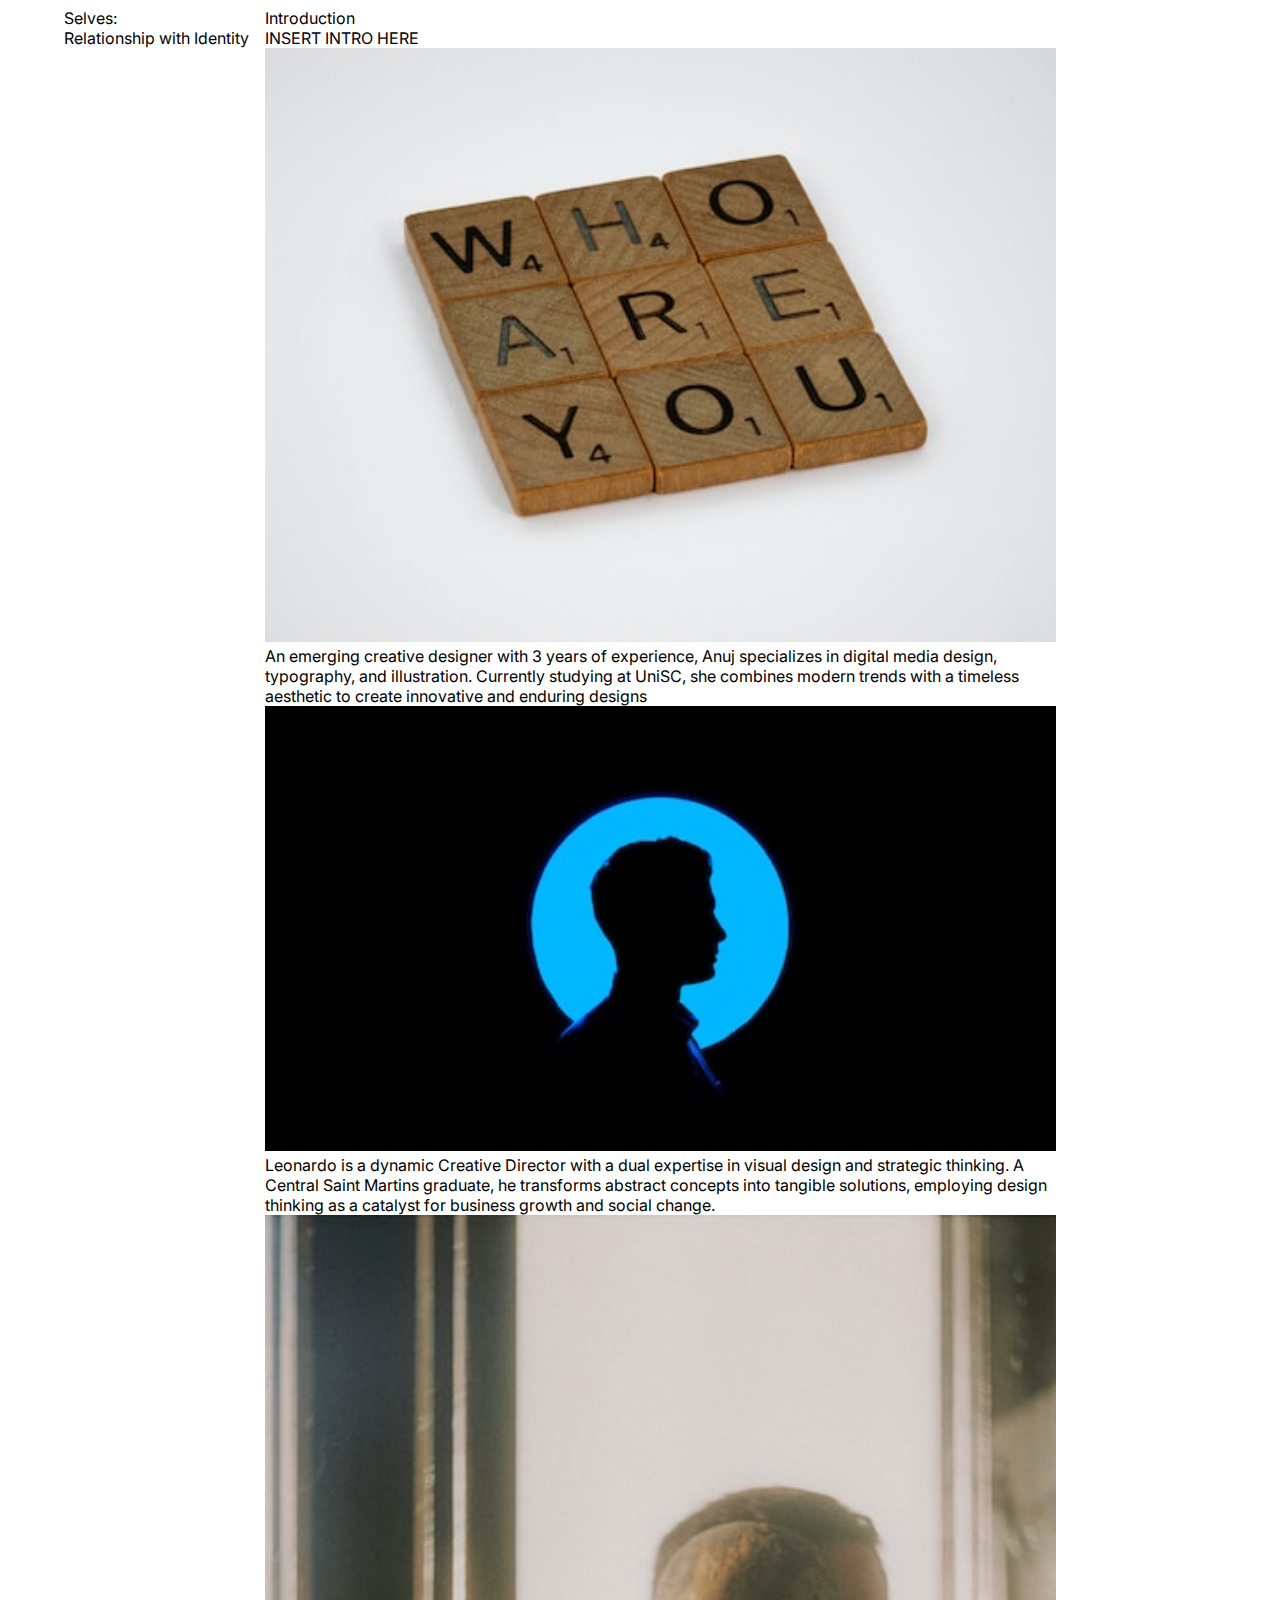
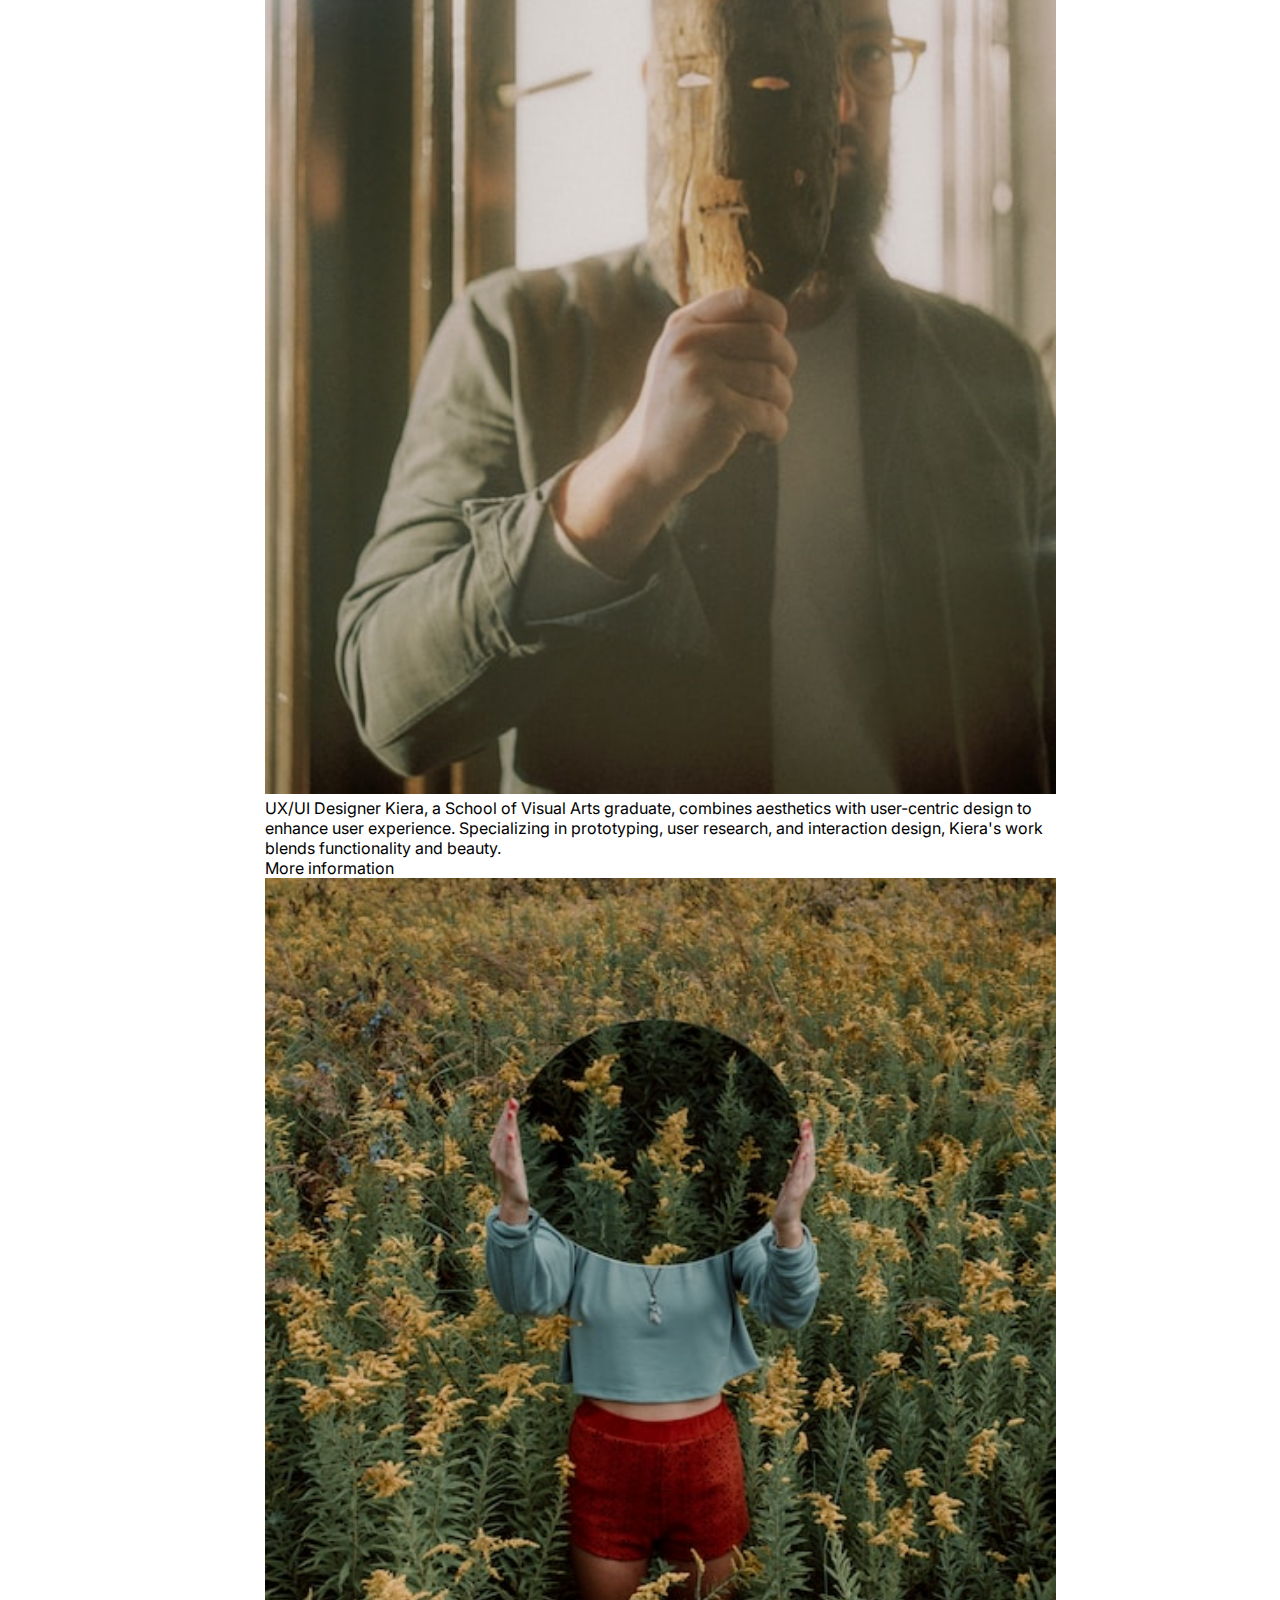
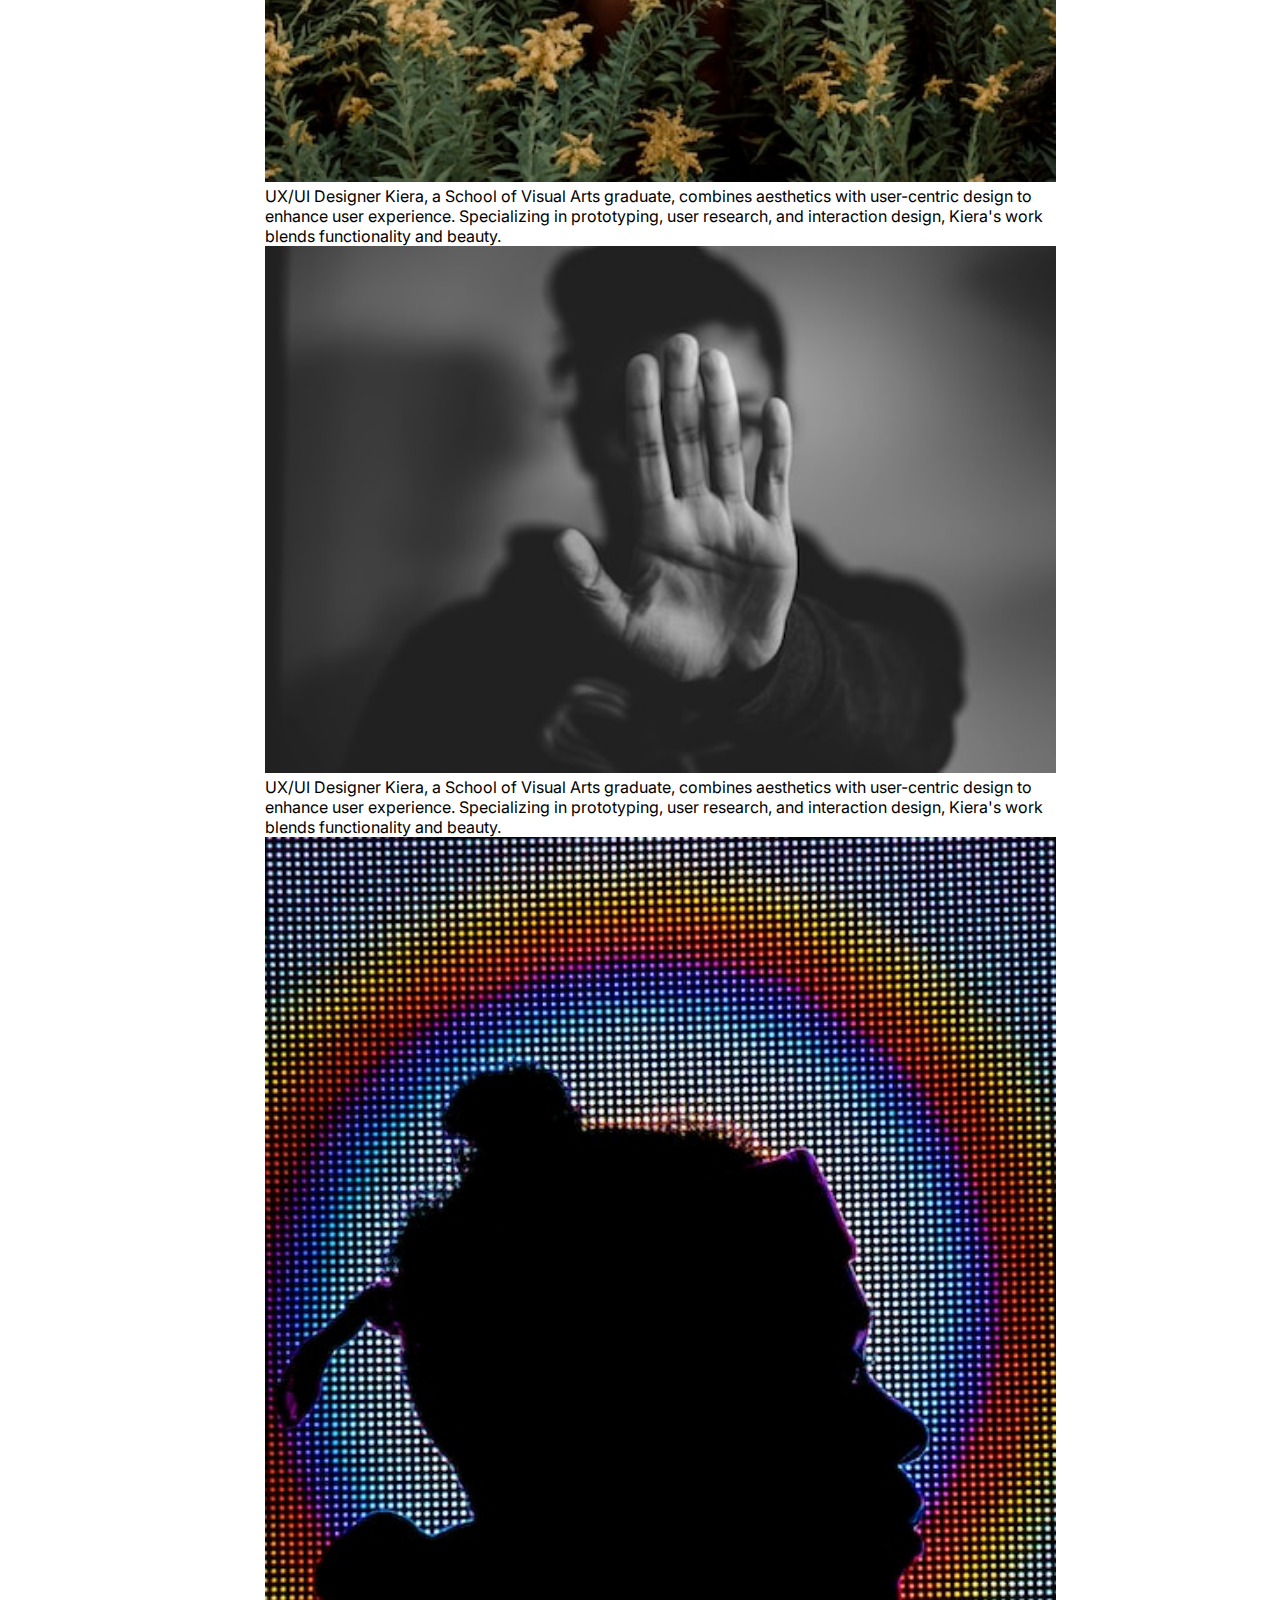
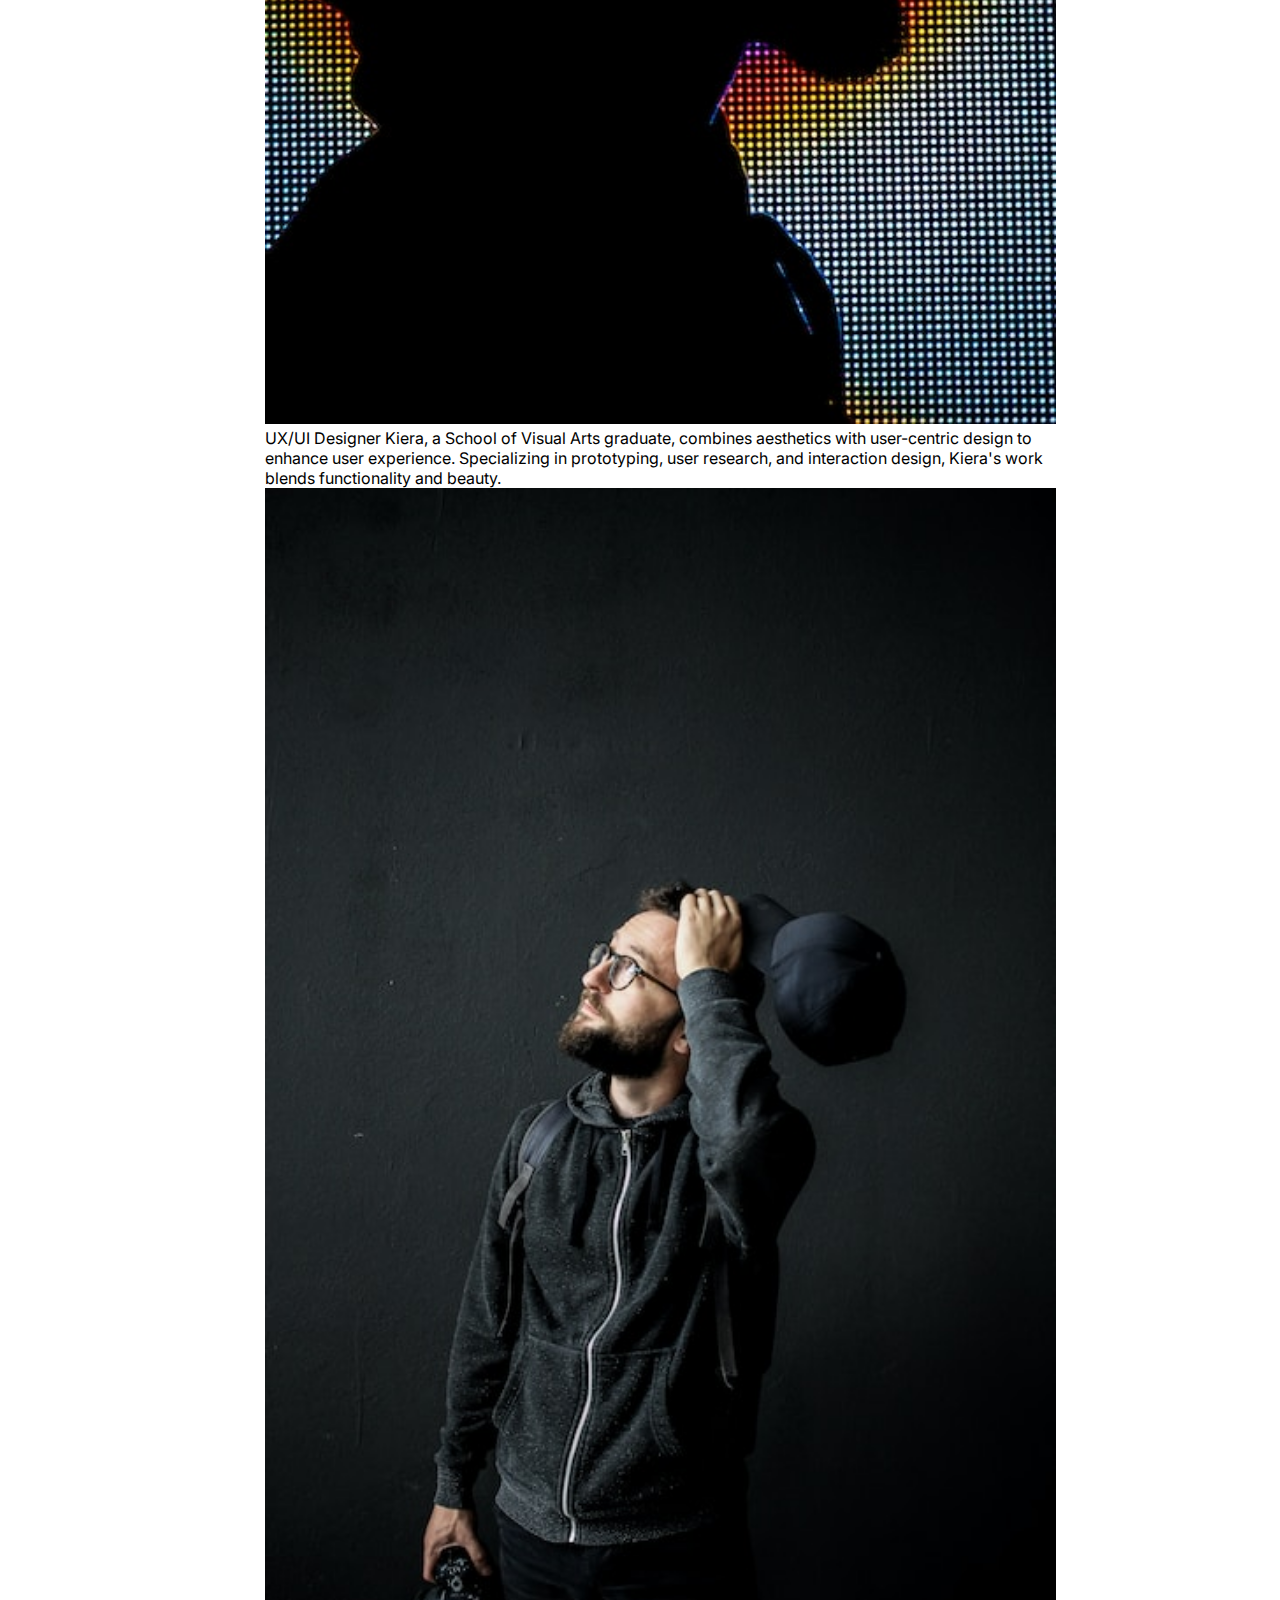
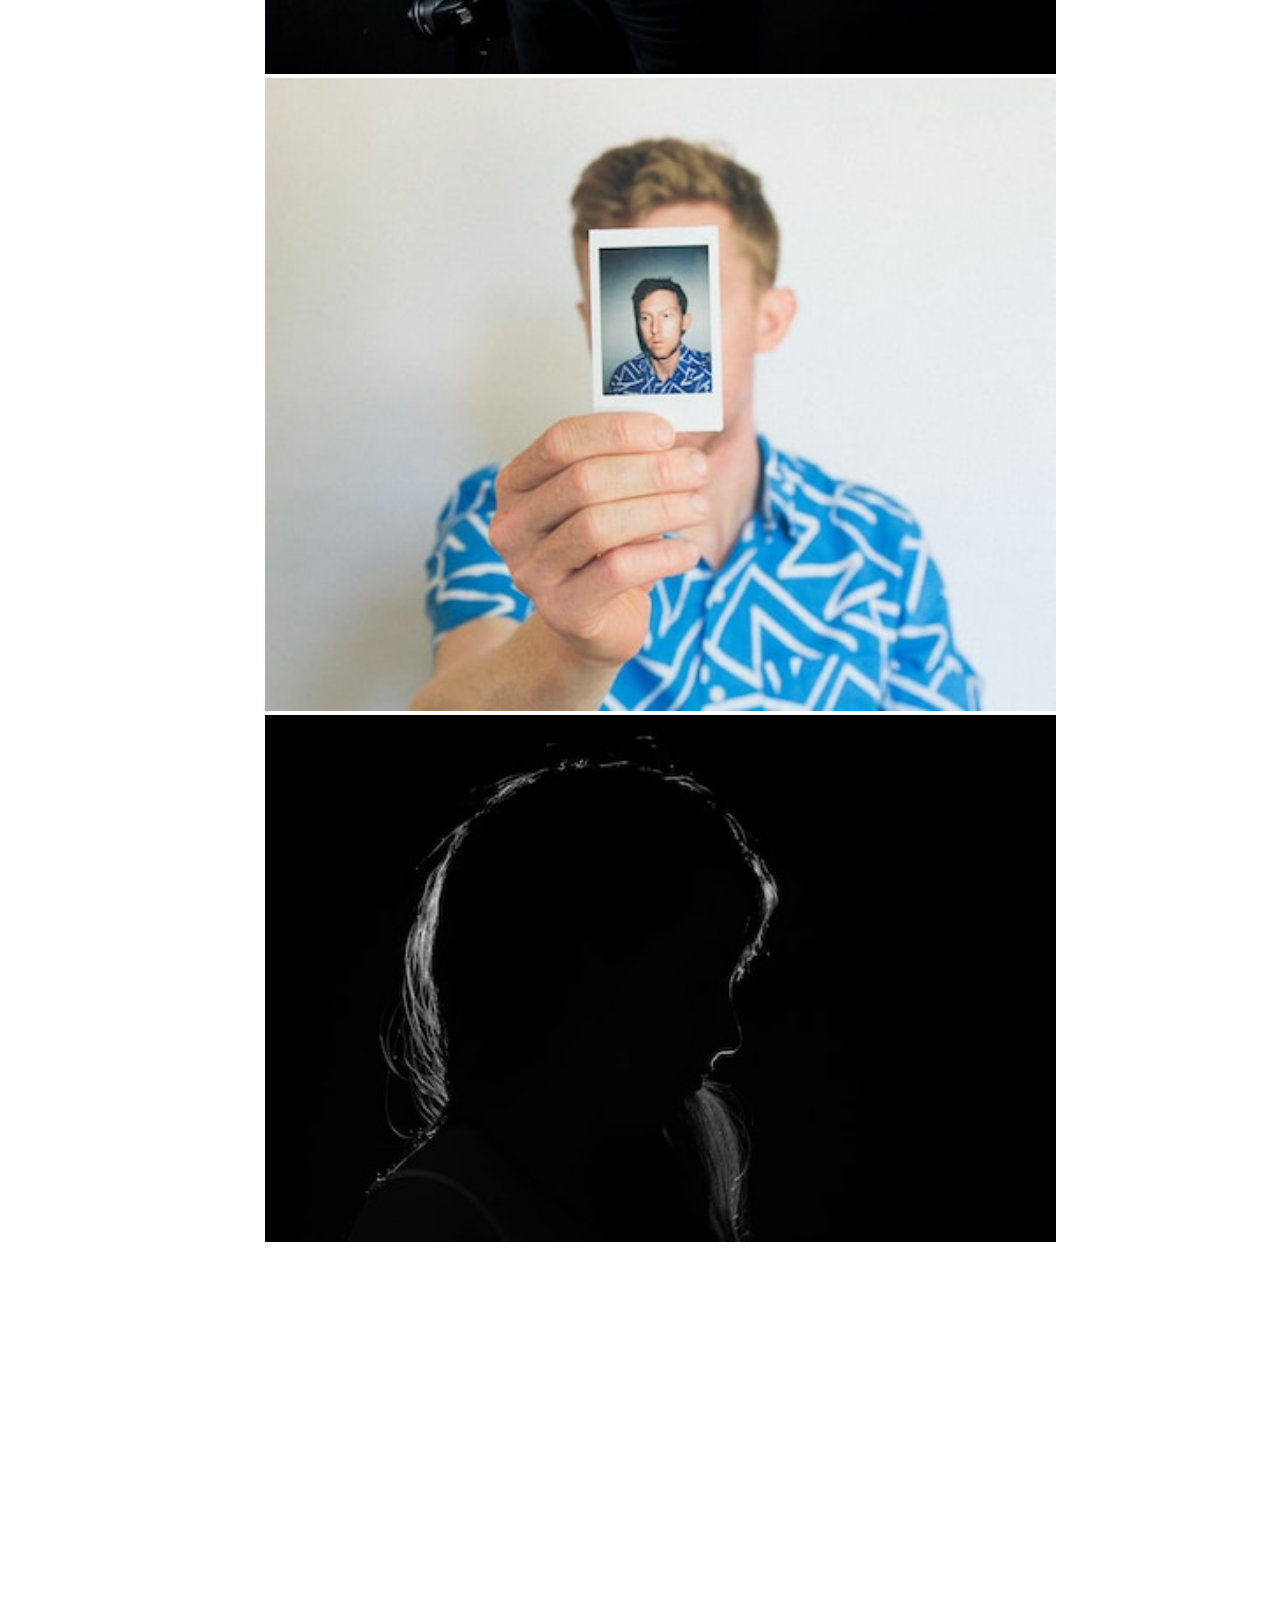
==== index.html @ 8eccdaec "Changes" ====
<!DOCTYPE html>
<html>
<head>
    <meta charset="UTF-8" />
    <meta name="viewport" content="width=device-width, initial-scale=1">
    <title>DES222</title>
    <link href='https://fonts.googleapis.com/css?family=Inter' rel='stylesheet'>
    <link rel="stylesheet" href="style.css">
</head>
<body>
    
  <div class="main-container">
    <div class="banner" id="banner">
      <div class="banner-title">Selves:</div>
      <div class="banner-subtitle">Relationship with Identity</div>
    </div>

  <div>
    <div class="Introduction" id="Introduction">
      <div class="Introduction-title">Introduction</div>
      <div class="banner-subtitle">INSERT INTRO HERE</div>
    </div>

    <div class="infocard" id="Infocard1">
      <img class="infocard-image" id="infoCardImage1" src="./images/Why self identity is important picture.jfif"></img>
      <div class="infocard-blurb" id="infoCardBlurb1">An emerging creative designer with 3 years of experience, Anuj specializes in digital media design, typography, and illustration. Currently studying at UniSC, she combines modern trends with a timeless aesthetic to create innovative and enduring designs</div>
    </div>
    <div class="infocard" id="Infocard2">
      <img class="infocard-image" id="infoCardImage2" src="./images/What is identity.jfif"></img>
      <div class="infocard-blurb" id="infoCardBlurb2">Leonardo is a dynamic Creative Director with a dual expertise in visual design and strategic thinking. A Central Saint Martins graduate, he transforms abstract concepts into tangible solutions, employing design thinking as a catalyst for business growth and social change.</div>
    </div>
    <div class="team-member-card" id="infocard3">
      <img class="infocard-image" id="infoCardImage3" src="./images/Whys is identity important (pic).jfif"></img>
      <div class="infocard-blurb" id="infoCardBlurb3">UX/UI Designer Kiera, a School of Visual Arts graduate, combines aesthetics with user-centric design to enhance user experience. Specializing in prototyping, user research, and interaction design, Kiera's work blends functionality and beauty.</div>
    </div>

    <div class="info-title" id="InfoTitle">More information</div>
    <div class="client-icon-container" id="More info1"><img class="client-icon" src="images/More info.jfif"></img></div>
    <div class="infocard-blurb" id="info1">UX/UI Designer Kiera, a School of Visual Arts graduate, combines aesthetics with user-centric design to enhance user experience. Specializing in prototyping, user research, and interaction design, Kiera's work blends functionality and beauty.</div>
    <div class="client-icon-container" id="More info2"><img class="client-icon" src="images/More info 2.jfif"></img></div>
    <div class="infocard-blurb" id="info2">UX/UI Designer Kiera, a School of Visual Arts graduate, combines aesthetics with user-centric design to enhance user experience. Specializing in prototyping, user research, and interaction design, Kiera's work blends functionality and beauty.</div>
    <div class="client-icon-container" id="info3"><img class="client-icon" src="images/More info 3.jfif"></img></div>
    <div class="infocard-blurb" id="info3">UX/UI Designer Kiera, a School of Visual Arts graduate, combines aesthetics with user-centric design to enhance user experience. Specializing in prototyping, user research, and interaction design, Kiera's work blends functionality and beauty.</div>
    <div class="client-icon-container" id="extra1"><img class="client-icon" src="images/Extra.jfif"></img></div>
    <div class="client-icon-container" id="extra2"><img class="client-icon" src="images/Extra 2.jfif"></img></div>
    <div class="client-icon-container" id="extra3"><img class="client-icon" src="images/Extra 3.jfif"></img></div>   
  </div>
    
</body>
</html>
---- style.css ----
/* 
Color pallete. This section defines variables for the color pallete,
so that we can refer to particular colors by name instead of hexadecimal values.
This is applied to the 'root' psuedo-element, which just means that these color
variables are available to be used anywhere in our html document
*/
:root {
    --white-font: #FFFFFF;
    --black-font: #000000;
    /* add in other color variables for color pallete */
}

/* Defines the main container size, we are limiting to 72em max and centring in the viewport */
.main-container {
    max-width: 72em;
    margin: 0 auto;
    font-family: Inter;
    /* TODO: set the main font color */
}

/* Here we define the aspects of style of our elements other than their grid layout */
.banner {
    /* TODO: banner styling */
}

.introduction {
    /* TODO Style?
}

.banner-title {
    /* TODO: banner main title font styling */
}

.banner-subtitle {
    /* TODO: banner subtitle font styling */
}

.info-card {
    /* TODO: style the card as a column based flexbox with rounded corners */
}

/* this is the equivalent of setting the image rectangle to "Fill Container" in Figma */ 
.infocard-image {
    width: 100%;
}

.infocard-blurb {
    /* TODO: style the blurb with padding */
}

.info-title {
    /* TODO: style the 'Our Clients' text font */
}

/* this is the equivalent of setting the image rectangle to "Fill Container" in Figma */ 
.client-icon {
    width: 100%;
}

/* now we create names for the grid areas for specific elements */
#banner {
    /* TODO: give the grid-area a name */
}

#teamMemberCard1 {
    /* TODO: give the grid-area a name */
}

#teamMemberCard2 {
    /* TODO: give the grid-area a name */
}

#teamMemberCard3 {
    /* TODO: give the grid-area a name */
}

#ourClientsTitle {
    /* TODO: give the grid-area a name */
}

#clientIcon1 {
    /* TODO: give the grid-area a name */
}

#clientIcon2 {
    /* TODO: give the grid-area a name */
}

#clientIcon3 {
    /* TODO: give the grid-area a name */
}

#clientIcon4 {
    /* TODO: give the grid-area a name */
}

#clientIcon5 {
    /* TODO: give the grid-area a name */
}

#clientIcon6 {
    /* TODO: give the grid-area a name */
}

#clientIcon7 {
    /* TODO: give the grid-area a name */
}

#clientIcon8 {
    /* TODO: give the grid-area a name */
}

/* Use a flexible layout grid */
.main-container {
    display: grid;
    column-gap: 1em;
}
  
.main-container {
    grid-template:
      "ban ban ban ban ban ban ban ban ban ban ban ban" minmax(8em, auto)
      " .   .   .   .   .   .   .   .   .   .   .   . " minmax(2em, auto)
      "tm1 tm1 tm1 tm1 tm2 tm2 tm2 tm2 tm3 tm3 tm3 tm3" minmax(32em, auto)
      " .   .   .   .   .   .   .   .   .   .   .   . " minmax(4em, auto)
      "oct oct oct oct oct oct oct oct oct oct oct oct" minmax(2em, auto)
      " .   .   .   .   .   .   .   .   .   .   .   . " minmax(2em, auto)
      "ci1 ci1 ci1 ci2 ci2 ci2 ci3 ci3 ci3 ci4 ci4 ci4" minmax(8em, auto)
      " .   .   .   .   .   .   .   .   .   .   .   . " minmax(1em, auto)
      "ci5 ci5 ci5 ci6 ci6 ci6 ci7 ci7 ci7 ci8 ci8 ci8" minmax(8em, auto)
 }

.main-container {
    /* TODO: setup the grid-template for mobile phone layout */
}

@media (min-width: 50em) {
    .main-container {
            /* TODO: setup the grid-template for tablet layout */
    }
}

@media (min-width: 75em) {
    .main-container {
        /* TODO: setup the grid-template for desktop layout */
    }
}
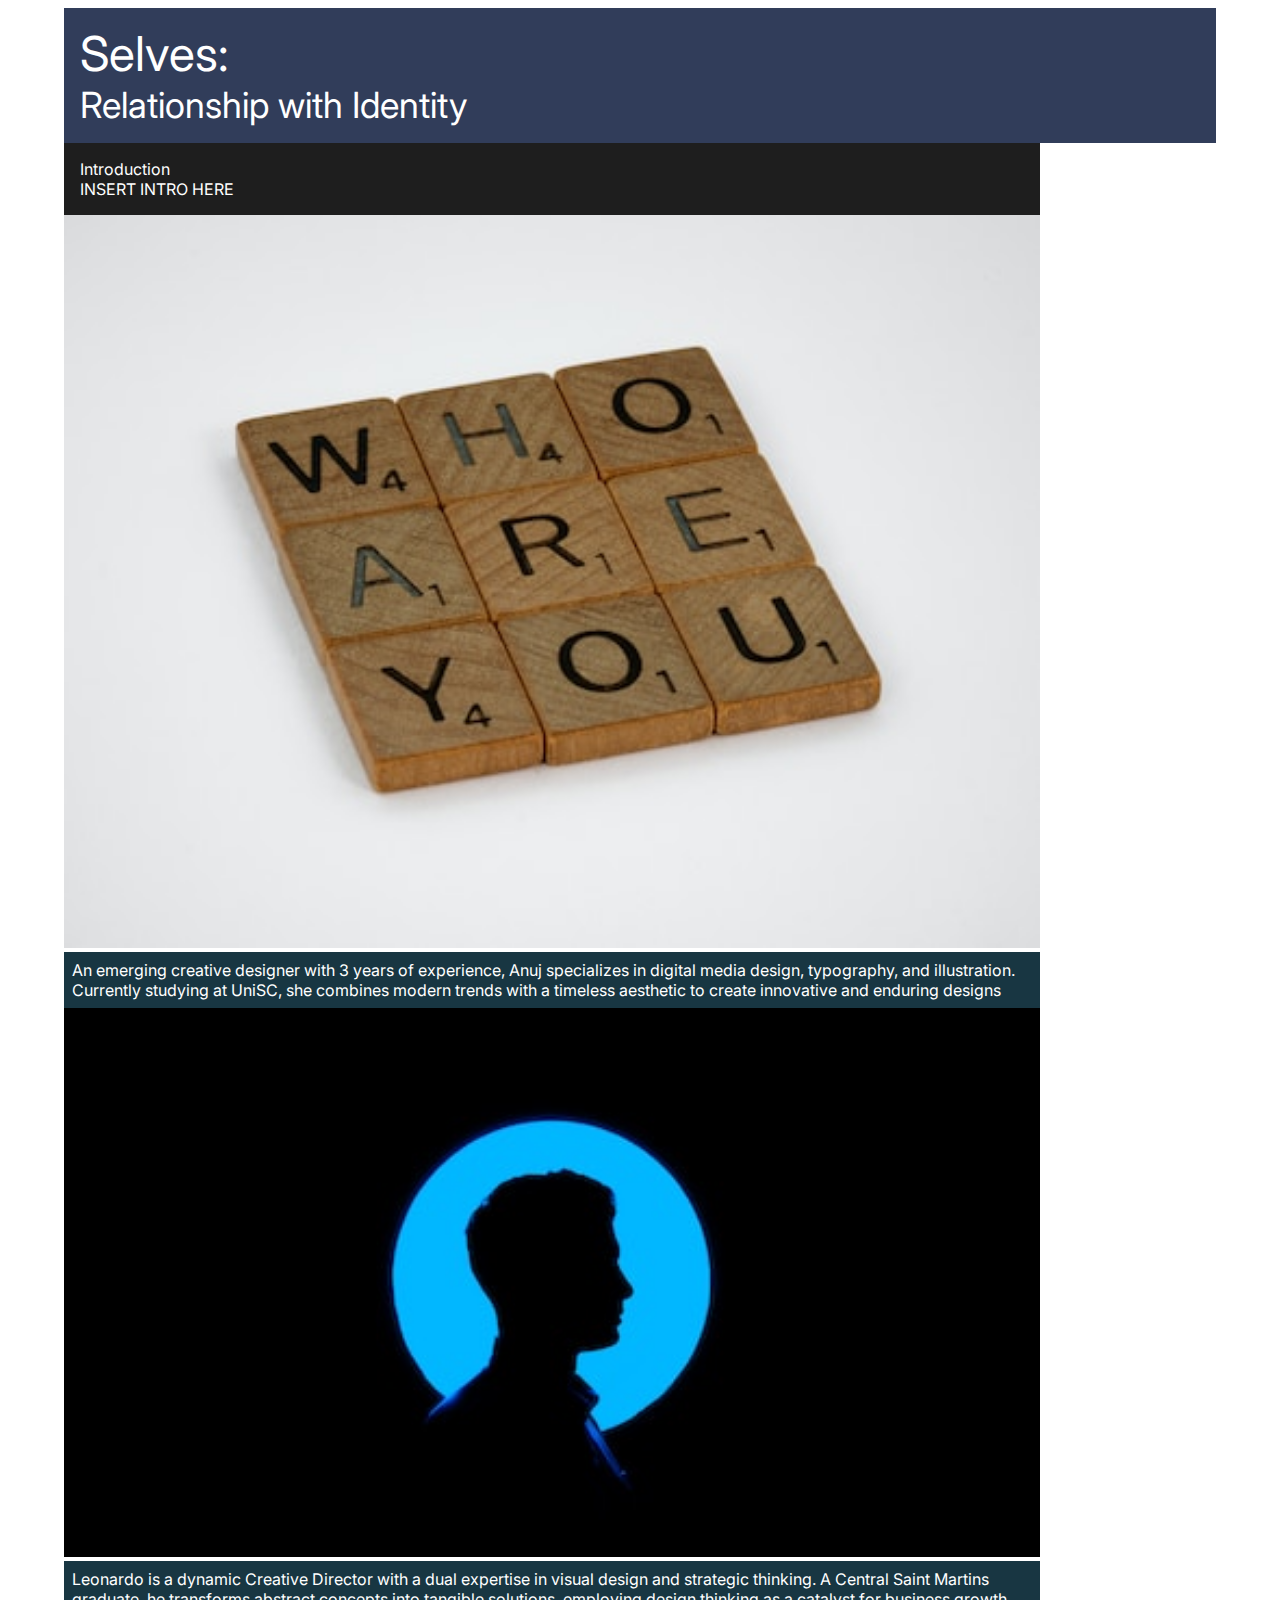
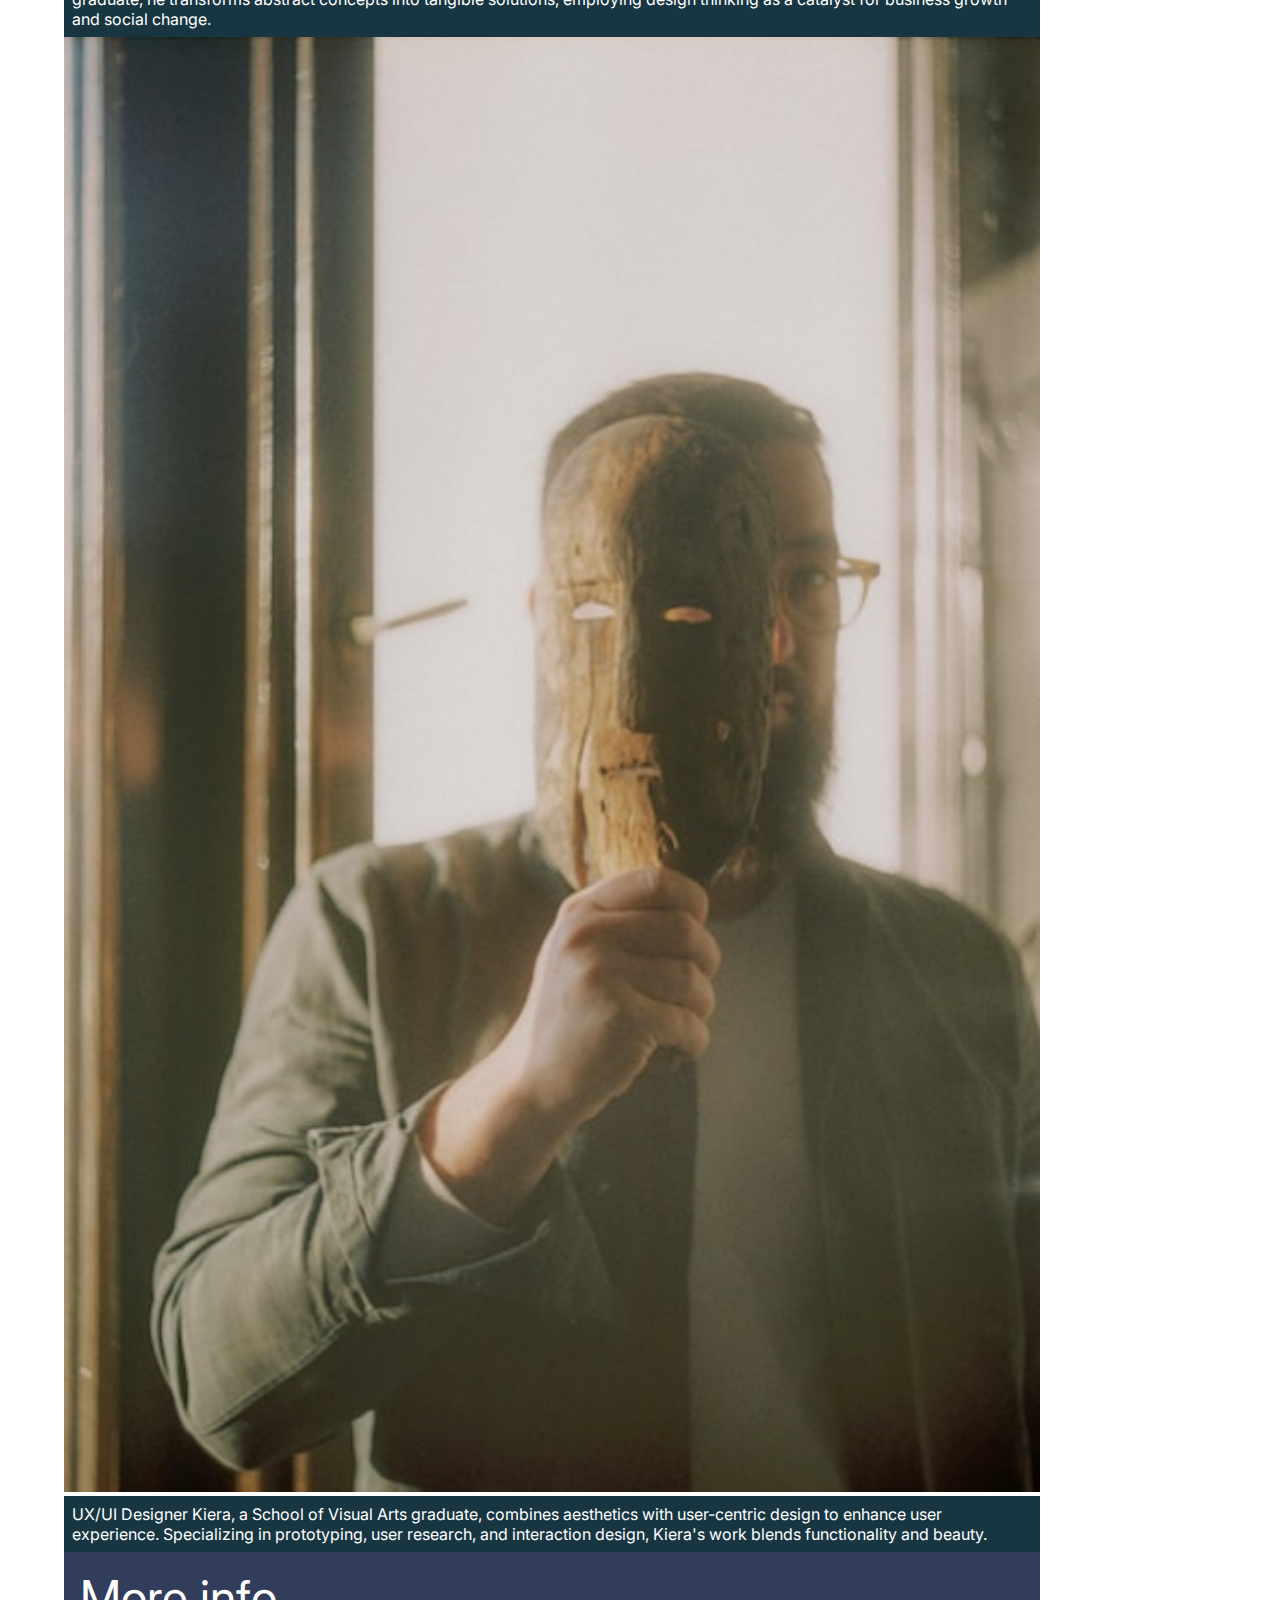
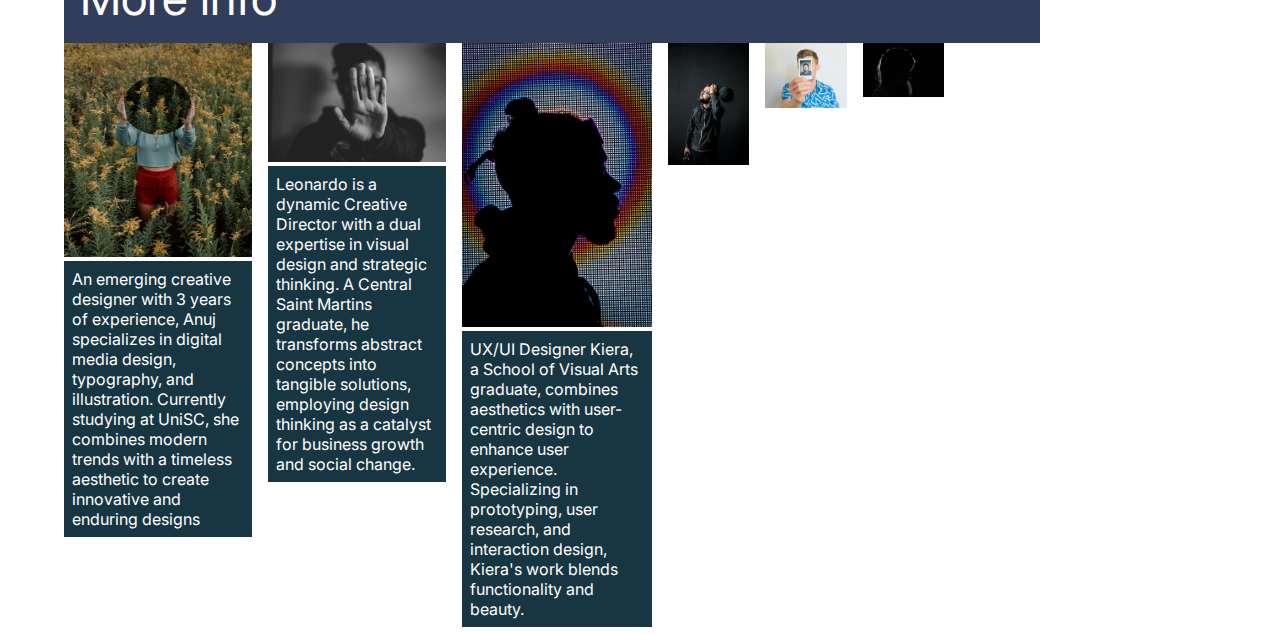
==== commit 1d028510: "AHHHHHH IT NO WORK" ====
--- a/index.html
+++ b/index.html
@@ -15,11 +15,11 @@
       <div class="banner-subtitle">Relationship with Identity</div>
     </div>
 
-  <div>
-    <div class="Introduction" id="Introduction">
-      <div class="Introduction-title">Introduction</div>
-      <div class="banner-subtitle">INSERT INTRO HERE</div>
-    </div>
+    <div>
+      <div class="introduction" id="introduction">
+        <div class="Introduction-title">Introduction</div>
+        <div class="Introduction-subtitle">INSERT INTRO HERE</div>
+      </div>
 
     <div class="infocard" id="Infocard1">
       <img class="infocard-image" id="infoCardImage1" src="./images/Why self identity is important picture.jfif"></img>
@@ -29,21 +29,33 @@
       <img class="infocard-image" id="infoCardImage2" src="./images/What is identity.jfif"></img>
       <div class="infocard-blurb" id="infoCardBlurb2">Leonardo is a dynamic Creative Director with a dual expertise in visual design and strategic thinking. A Central Saint Martins graduate, he transforms abstract concepts into tangible solutions, employing design thinking as a catalyst for business growth and social change.</div>
     </div>
-    <div class="team-member-card" id="infocard3">
+    <div class="infocard" id="infocard3">
       <img class="infocard-image" id="infoCardImage3" src="./images/Whys is identity important (pic).jfif"></img>
       <div class="infocard-blurb" id="infoCardBlurb3">UX/UI Designer Kiera, a School of Visual Arts graduate, combines aesthetics with user-centric design to enhance user experience. Specializing in prototyping, user research, and interaction design, Kiera's work blends functionality and beauty.</div>
     </div>
 
-    <div class="info-title" id="InfoTitle">More information</div>
-    <div class="client-icon-container" id="More info1"><img class="client-icon" src="images/More info.jfif"></img></div>
-    <div class="infocard-blurb" id="info1">UX/UI Designer Kiera, a School of Visual Arts graduate, combines aesthetics with user-centric design to enhance user experience. Specializing in prototyping, user research, and interaction design, Kiera's work blends functionality and beauty.</div>
-    <div class="client-icon-container" id="More info2"><img class="client-icon" src="images/More info 2.jfif"></img></div>
-    <div class="infocard-blurb" id="info2">UX/UI Designer Kiera, a School of Visual Arts graduate, combines aesthetics with user-centric design to enhance user experience. Specializing in prototyping, user research, and interaction design, Kiera's work blends functionality and beauty.</div>
-    <div class="client-icon-container" id="info3"><img class="client-icon" src="images/More info 3.jfif"></img></div>
-    <div class="infocard-blurb" id="info3">UX/UI Designer Kiera, a School of Visual Arts graduate, combines aesthetics with user-centric design to enhance user experience. Specializing in prototyping, user research, and interaction design, Kiera's work blends functionality and beauty.</div>
-    <div class="client-icon-container" id="extra1"><img class="client-icon" src="images/Extra.jfif"></img></div>
-    <div class="client-icon-container" id="extra2"><img class="client-icon" src="images/Extra 2.jfif"></img></div>
-    <div class="client-icon-container" id="extra3"><img class="client-icon" src="images/Extra 3.jfif"></img></div>   
+    <div class="main-container">
+      <div class="banner" id="banner">
+        <div class="banner-title">More info</div>
+      </div>
+  
+      <div class="infocard" id="Infocard4">
+        <img class="infocard-image" id="infoCardImage4" src="./images/More info.jfif"></img>
+        <div class="infocard-blurb" id="infoCardBlurb4">An emerging creative designer with 3 years of experience, Anuj specializes in digital media design, typography, and illustration. Currently studying at UniSC, she combines modern trends with a timeless aesthetic to create innovative and enduring designs</div>
+      </div>
+      <div class="infocard" id="Infocard5">
+        <img class="infocard-image" id="infoCardImage5" src="./images/More info 2.jfif"></img>
+        <div class="infocard-blurb" id="infoCardBlurb5">Leonardo is a dynamic Creative Director with a dual expertise in visual design and strategic thinking. A Central Saint Martins graduate, he transforms abstract concepts into tangible solutions, employing design thinking as a catalyst for business growth and social change.</div>
+      </div>
+      <div class="infocard" id="infocard6">
+        <img class="infocard-image" id="infoCardImage6" src="./images/More info 3.jfif"></img>
+        <div class="infocard-blurb" id="infoCardBlurb6">UX/UI Designer Kiera, a School of Visual Arts graduate, combines aesthetics with user-centric design to enhance user experience. Specializing in prototyping, user research, and interaction design, Kiera's work blends functionality and beauty.</div>
+      </div>
+
+      
+    <div class="client-icon-container" id="client-icon"><img class="client-icon" src="images/Extra.jfif"></img></div>
+    <div class="client-icon-container" id="client-icon"><img class="client-icon" src="images/Extra 2.jfif"></img></div>
+    <div class="client-icon-container" id="client-icon"><img class="client-icon" src="images/Extra 3.jfif"></img></div>   
   </div>
     
 </body>
--- a/style.css
+++ b/style.css
@@ -7,6 +7,12 @@
 :root {
     --white-font: #FFFFFF;
     --black-font: #000000;
+    --color5: #183642;
+    --color4: #313D5A;
+    --color3: #525072;
+    --color2: #1E1E1E;
+    --colour1: #73628A;
+    --color1: #CBC5EA;
     /* add in other color variables for color pallete */
 }
 
@@ -15,28 +21,46 @@
     max-width: 72em;
     margin: 0 auto;
     font-family: Inter;
+    color: var(--white-font);
     /* TODO: set the main font color */
 }
 
 /* Here we define the aspects of style of our elements other than their grid layout */
 .banner {
     /* TODO: banner styling */
-}
-
-.introduction {
-    /* TODO Style?
+    background-color: var(--color4);
+    padding: 1em;
 }
 
 .banner-title {
     /* TODO: banner main title font styling */
+    font-size: 3em;
 }
 
 .banner-subtitle {
     /* TODO: banner subtitle font styling */
+    font-size: 2.25em;
+}
+
+.introduction {
+    /* TODO Style?*/
+    background-color: var(--color2);
+    padding: 1em;
+}
+
+.introduction-title {
+    font-size: 3em;
+}
+
+.introduction-subtitle {
+    /* TODO: introduction subtitle font styling */
+    font-size: 2.25em;;
 }
 
 .info-card {
     /* TODO: style the card as a column based flexbox with rounded corners */
+    display: flex;
+    flex-direction: column;
 }
 
 /* this is the equivalent of setting the image rectangle to "Fill Container" in Figma */ 
@@ -46,10 +70,14 @@
 
 .infocard-blurb {
     /* TODO: style the blurb with padding */
-}
-
-.info-title {
+    background-color: var(--color5);
+    padding: 0.5em;
+}
+
+.moreinfo {
     /* TODO: style the 'Our Clients' text font */
+    background-color: var(--color4);
+    padding: 1em;
 }
 
 /* this is the equivalent of setting the image rectangle to "Fill Container" in Figma */ 
@@ -60,54 +88,63 @@
 /* now we create names for the grid areas for specific elements */
 #banner {
     /* TODO: give the grid-area a name */
+    grid-area: ban;
+}
+
+#introduction {
+    /* Styling TODO */
+    grid-area: ban;
 }
 
 #teamMemberCard1 {
     /* TODO: give the grid-area a name */
+    grid-area: tm1;
 }
 
 #teamMemberCard2 {
     /* TODO: give the grid-area a name */
+    grid-area: tm2;
 }
 
 #teamMemberCard3 {
     /* TODO: give the grid-area a name */
-}
-
-#ourClientsTitle {
-    /* TODO: give the grid-area a name */
+    grid-area: tm3;
+}
+
+#moreinfo {
+    /* TODO: give the grid-area a name */
+    grid-area: oct;
+}
+
+#teamMemberCard4 {
+    /* TODO: give the grid-area a name */
+    grid-area: tm4;
+}
+
+#teamMemberCard5 {
+    /* TODO: give the grid-area a name */
+    grid-area: tm5;
+}
+
+#teamMemberCard6 {
+    /* TODO: give the grid-area a name */
+    grid-area: tm6;
+
 }
 
 #clientIcon1 {
     /* TODO: give the grid-area a name */
+    grid-area: ci1;
 }
 
 #clientIcon2 {
     /* TODO: give the grid-area a name */
+    grid-area: ci2;
 }
 
 #clientIcon3 {
     /* TODO: give the grid-area a name */
-}
-
-#clientIcon4 {
-    /* TODO: give the grid-area a name */
-}
-
-#clientIcon5 {
-    /* TODO: give the grid-area a name */
-}
-
-#clientIcon6 {
-    /* TODO: give the grid-area a name */
-}
-
-#clientIcon7 {
-    /* TODO: give the grid-area a name */
-}
-
-#clientIcon8 {
-    /* TODO: give the grid-area a name */
+    grid-area: ci3;
 }
 
 /* Use a flexible layout grid */
@@ -118,29 +155,57 @@
   
 .main-container {
     grid-template:
-      "ban ban ban ban ban ban ban ban ban ban ban ban" minmax(8em, auto)
-      " .   .   .   .   .   .   .   .   .   .   .   . " minmax(2em, auto)
-      "tm1 tm1 tm1 tm1 tm2 tm2 tm2 tm2 tm3 tm3 tm3 tm3" minmax(32em, auto)
-      " .   .   .   .   .   .   .   .   .   .   .   . " minmax(4em, auto)
-      "oct oct oct oct oct oct oct oct oct oct oct oct" minmax(2em, auto)
-      " .   .   .   .   .   .   .   .   .   .   .   . " minmax(2em, auto)
-      "ci1 ci1 ci1 ci2 ci2 ci2 ci3 ci3 ci3 ci4 ci4 ci4" minmax(8em, auto)
-      " .   .   .   .   .   .   .   .   .   .   .   . " minmax(1em, auto)
-      "ci5 ci5 ci5 ci6 ci6 ci6 ci7 ci7 ci7 ci8 ci8 ci8" minmax(8em, auto)
+      "ban ban ban ban ban ban ban ban ban ban ban ban"
+      "tm1 tm1 tm1 tm1 tm2 tm2 tm2 tm2 tm3 tm3 tm3 tm3"
+      "oct oct oct oct oct oct oct oct oct oct oct oct"
+      "tm4 tm4 tm4 tm4 tm5 tm5 tm5 tm5 tm6 tm6 tm6 tm6"
+      "ci1 ci1 ci1 ci1 ci2 ci2 ci2 ci2 ci3 ci3 ci3 ci3"
  }
 
 .main-container {
     /* TODO: setup the grid-template for mobile phone layout */
-}
+    grid-template:
+    "ban ban ban ban" minmax(6em, auto)
+    " .   .   .   . " minmax(2em, auto)
+    "tm1 tm1 tm1 tm1" minmax(30em, auto)
+    " .   .   .   . " minmax(2em, auto)
+    "tm2 tm2 tm2 tm2" minmax(30em, auto)
+    " .   .   .   . " minmax(2em, auto)
+    "tm3 tm3 tm3 tm3" minmax(30em, auto)
+    " .   .   .   . " minmax(2em, auto)
+    "oct oct oct oct" minmax(6em, auto)
+    " .   .   .   . " minmax(2em, auto)
+    "tm4 tm4 tm4 tm4" minmax(30em, auto)
+    " .   .   .   . " minmax(2em, auto)
+    "tm5 tm5 tm5 tm5" minmax(30em, auto)
+    " .   .   .   . " minmax(2em, auto)
+    "tm6 tm6 tm6 tm6" minmax(30em, auto)
+    " .   .   .   . " minmax(2em, auto)
+    "ci1 ci1 ci1 ci3" minmax(8em, auto)
+    "ci2 ci2 ci2 ci3" minmax(8em, auto)
+    "ci3 ci3 ci3 ci3" minmax(8em, auto)
+}
+
+    
 
 @media (min-width: 50em) {
     .main-container {
             /* TODO: setup the grid-template for tablet layout */
+       }
     }
-}
 
 @media (min-width: 75em) {
     .main-container {
         /* TODO: setup the grid-template for desktop layout */
+        grid-template:
+        "ban ban ban ban ban ban ban ban ban ban ban ban" minmax(8em, auto)
+        " .   .   .   .   .   .   .   .   .   .   .   . " minmax(2em, auto)
+        "tm1 tm1 tm1 tm1 tm2 tm2 tm2 tm2 tm3 tm3 tm3 tm3" minmax(32em, auto)
+        " .   .   .   .   .   .   .   .   .   .   .   . " minmax(4em, auto)
+        "oct oct oct oct oct oct oct oct oct oct oct oct" minmax(2em, auto)
+        " .   .   .   .   .   .   .   .   .   .   .   . " minmax(2em, auto)
+        "tm3 tm3 tm3 tm3 tm4 tm4 tm4 tm5 tm6 tm6 tm6 tm6" minmax(32em, auto)
+        " .   .   .   .   .   .   .   .   .   .   .   . " minmax(1em, auto)
+        "ci1 ci1 ci1 ci1 ci2 ci2 ci2 ci2 ci3 ci3 ci3 ci3" minmax(8em, auto)
     }
 }
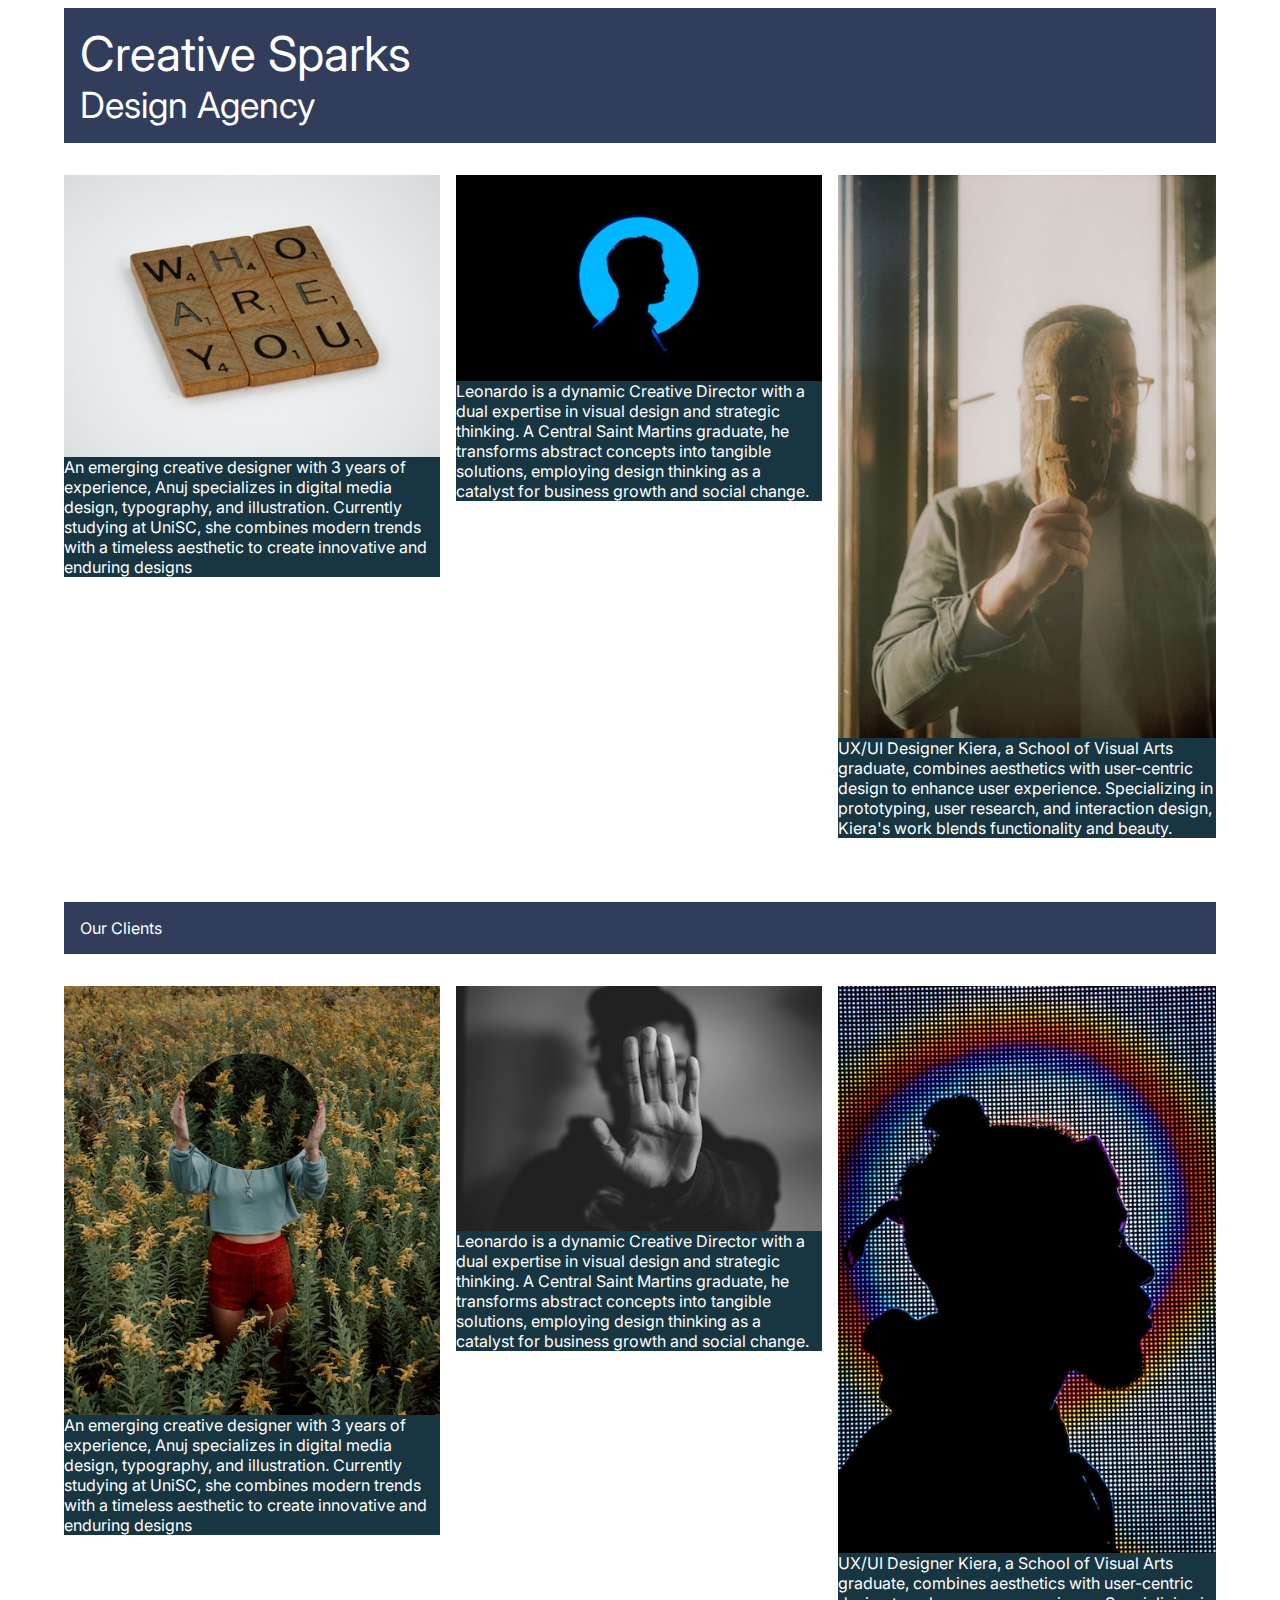
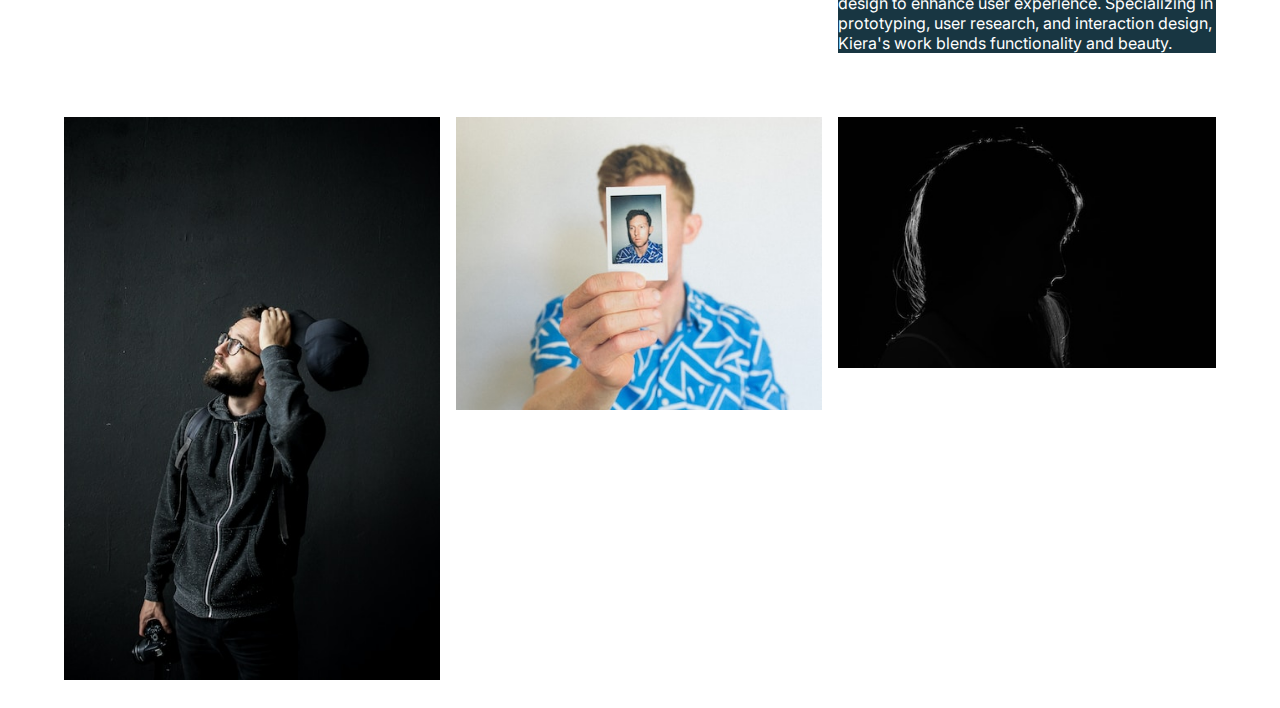
==== commit 16ec1ee1: "Had to completely redesign" ====
--- a/index.html
+++ b/index.html
@@ -11,53 +11,41 @@
     
   <div class="main-container">
     <div class="banner" id="banner">
-      <div class="banner-title">Selves:</div>
-      <div class="banner-subtitle">Relationship with Identity</div>
+      <div class="banner-title">Creative Sparks</div>
+      <div class="banner-subtitle">Design Agency</div>
     </div>
 
-    <div>
-      <div class="introduction" id="introduction">
-        <div class="Introduction-title">Introduction</div>
-        <div class="Introduction-subtitle">INSERT INTRO HERE</div>
-      </div>
-
-    <div class="infocard" id="Infocard1">
-      <img class="infocard-image" id="infoCardImage1" src="./images/Why self identity is important picture.jfif"></img>
-      <div class="infocard-blurb" id="infoCardBlurb1">An emerging creative designer with 3 years of experience, Anuj specializes in digital media design, typography, and illustration. Currently studying at UniSC, she combines modern trends with a timeless aesthetic to create innovative and enduring designs</div>
+    <div class="team-member-card" id="teamMemberCard1">
+      <img class="team-member-card-image" id="teamMemberCardImage1" src="./images/Why self identity is important picture.jfif"></img>
+      <div class="team-member-card-blurb" id="teamMemberCardBlurb1">An emerging creative designer with 3 years of experience, Anuj specializes in digital media design, typography, and illustration. Currently studying at UniSC, she combines modern trends with a timeless aesthetic to create innovative and enduring designs</div>
     </div>
-    <div class="infocard" id="Infocard2">
-      <img class="infocard-image" id="infoCardImage2" src="./images/What is identity.jfif"></img>
-      <div class="infocard-blurb" id="infoCardBlurb2">Leonardo is a dynamic Creative Director with a dual expertise in visual design and strategic thinking. A Central Saint Martins graduate, he transforms abstract concepts into tangible solutions, employing design thinking as a catalyst for business growth and social change.</div>
+    <div class="team-member-card" id="teamMemberCard2">
+      <img class="team-member-card-image" id="teamMemberCardImage2" src="./images/What is identity.jfif"></img>
+      <div class="team-member-card-blurb" id="teamMemberCardBlurb2">Leonardo is a dynamic Creative Director with a dual expertise in visual design and strategic thinking. A Central Saint Martins graduate, he transforms abstract concepts into tangible solutions, employing design thinking as a catalyst for business growth and social change.</div>
     </div>
-    <div class="infocard" id="infocard3">
-      <img class="infocard-image" id="infoCardImage3" src="./images/Whys is identity important (pic).jfif"></img>
-      <div class="infocard-blurb" id="infoCardBlurb3">UX/UI Designer Kiera, a School of Visual Arts graduate, combines aesthetics with user-centric design to enhance user experience. Specializing in prototyping, user research, and interaction design, Kiera's work blends functionality and beauty.</div>
+    <div class="team-member-card" id="teamMemberCard3">
+      <img class="team-member-card-image" id="teamMemberCardImage3" src="./images/Whys is identity important (pic).jfif"></img>
+      <div class="team-member-card-blurb" id="teamMemberCardBlurb3">UX/UI Designer Kiera, a School of Visual Arts graduate, combines aesthetics with user-centric design to enhance user experience. Specializing in prototyping, user research, and interaction design, Kiera's work blends functionality and beauty.</div>
+    </div>
+          
+    <div class="team-member-card" id="teamMemberCard4">
+      <img class="team-member-card-image" id="teamMemberCardImage4" src="./images/More info.jfif"></img>
+      <div class="team-member-card-blurb" id="teamMemberCardBlurb4">An emerging creative designer with 3 years of experience, Anuj specializes in digital media design, typography, and illustration. Currently studying at UniSC, she combines modern trends with a timeless aesthetic to create innovative and enduring designs</div>
+    </div>
+    <div class="team-member-card" id="teamMemberCard5">
+      <img class="team-member-card-image" id="teamMemberCardImage5" src="./images/More info 2.jfif"></img>
+      <div class="team-member-card-blurb" id="teamMemberCardBlurb5">Leonardo is a dynamic Creative Director with a dual expertise in visual design and strategic thinking. A Central Saint Martins graduate, he transforms abstract concepts into tangible solutions, employing design thinking as a catalyst for business growth and social change.</div>
+    </div>
+    <div class="team-member-card" id="teamMemberCard6">
+      <img class="team-member-card-image" id="teamMemberCardImage6" src="./images/More info 3.jfif"></img>
+      <div class="team-member-card-blurb" id="teamMemberCardBlurb6">UX/UI Designer Kiera, a School of Visual Arts graduate, combines aesthetics with user-centric design to enhance user experience. Specializing in prototyping, user research, and interaction design, Kiera's work blends functionality and beauty.</div>
     </div>
 
-    <div class="main-container">
-      <div class="banner" id="banner">
-        <div class="banner-title">More info</div>
-      </div>
-  
-      <div class="infocard" id="Infocard4">
-        <img class="infocard-image" id="infoCardImage4" src="./images/More info.jfif"></img>
-        <div class="infocard-blurb" id="infoCardBlurb4">An emerging creative designer with 3 years of experience, Anuj specializes in digital media design, typography, and illustration. Currently studying at UniSC, she combines modern trends with a timeless aesthetic to create innovative and enduring designs</div>
-      </div>
-      <div class="infocard" id="Infocard5">
-        <img class="infocard-image" id="infoCardImage5" src="./images/More info 2.jfif"></img>
-        <div class="infocard-blurb" id="infoCardBlurb5">Leonardo is a dynamic Creative Director with a dual expertise in visual design and strategic thinking. A Central Saint Martins graduate, he transforms abstract concepts into tangible solutions, employing design thinking as a catalyst for business growth and social change.</div>
-      </div>
-      <div class="infocard" id="infocard6">
-        <img class="infocard-image" id="infoCardImage6" src="./images/More info 3.jfif"></img>
-        <div class="infocard-blurb" id="infoCardBlurb6">UX/UI Designer Kiera, a School of Visual Arts graduate, combines aesthetics with user-centric design to enhance user experience. Specializing in prototyping, user research, and interaction design, Kiera's work blends functionality and beauty.</div>
-      </div>
-
-      
-    <div class="client-icon-container" id="client-icon"><img class="client-icon" src="images/Extra.jfif"></img></div>
-    <div class="client-icon-container" id="client-icon"><img class="client-icon" src="images/Extra 2.jfif"></img></div>
-    <div class="client-icon-container" id="client-icon"><img class="client-icon" src="images/Extra 3.jfif"></img></div>   
+    <div class="our-clients-title" id="ourClientsTitle">Our Clients</div>
+    <div class="client-icon-container" id="clientIcon1"><img class="client-icon" src="images/Extra.jfif"></img></div>
+    <div class="client-icon-container" id="clientIcon2"><img class="client-icon" src="images/Extra 2.jfif"></img></div>
+    <div class="client-icon-container" id="clientIcon3"><img class="client-icon" src="images/Extra 3.jfif"></img></div>
   </div>
     
 </body>
 </html>
-  --- a/style.css
+++ b/style.css
@@ -42,39 +42,24 @@
     font-size: 2.25em;
 }
 
-.introduction {
-    /* TODO Style?*/
-    background-color: var(--color2);
-    padding: 1em;
-}
-
-.introduction-title {
-    font-size: 3em;
-}
-
-.introduction-subtitle {
-    /* TODO: introduction subtitle font styling */
-    font-size: 2.25em;;
-}
-
-.info-card {
+.team-member-card {
     /* TODO: style the card as a column based flexbox with rounded corners */
     display: flex;
     flex-direction: column;
 }
 
 /* this is the equivalent of setting the image rectangle to "Fill Container" in Figma */ 
-.infocard-image {
+.team-member-card-image {
     width: 100%;
 }
 
-.infocard-blurb {
+.team-member-card-blurb {
     /* TODO: style the blurb with padding */
     background-color: var(--color5);
-    padding: 0.5em;
+    width: 100%;
 }
 
-.moreinfo {
+.our-clients-title {
     /* TODO: style the 'Our Clients' text font */
     background-color: var(--color4);
     padding: 1em;
@@ -88,11 +73,6 @@
 /* now we create names for the grid areas for specific elements */
 #banner {
     /* TODO: give the grid-area a name */
-    grid-area: ban;
-}
-
-#introduction {
-    /* Styling TODO */
     grid-area: ban;
 }
 
@@ -111,11 +91,6 @@
     grid-area: tm3;
 }
 
-#moreinfo {
-    /* TODO: give the grid-area a name */
-    grid-area: oct;
-}
-
 #teamMemberCard4 {
     /* TODO: give the grid-area a name */
     grid-area: tm4;
@@ -129,7 +104,11 @@
 #teamMemberCard6 {
     /* TODO: give the grid-area a name */
     grid-area: tm6;
+}
 
+#ourClientsTitle {
+    /* TODO: give the grid-area a name */
+    grid-area: oct;
 }
 
 #clientIcon1 {
@@ -153,50 +132,24 @@
     column-gap: 1em;
 }
   
-.main-container {
-    grid-template:
-      "ban ban ban ban ban ban ban ban ban ban ban ban"
-      "tm1 tm1 tm1 tm1 tm2 tm2 tm2 tm2 tm3 tm3 tm3 tm3"
-      "oct oct oct oct oct oct oct oct oct oct oct oct"
-      "tm4 tm4 tm4 tm4 tm5 tm5 tm5 tm5 tm6 tm6 tm6 tm6"
-      "ci1 ci1 ci1 ci1 ci2 ci2 ci2 ci2 ci3 ci3 ci3 ci3"
- }
-
+/* 
+Responsive Layout breakpoints. We start 'mobile-first' i.e. we define how the layout should look
+for the smallest screen sizes. In this case we want a single column that spans the main container.
+Because this CSS definition comes first, it will apply by default. Then we override it below with 
+media queries for progressively bigger screen widths
+*/
 .main-container {
     /* TODO: setup the grid-template for mobile phone layout */
-    grid-template:
-    "ban ban ban ban" minmax(6em, auto)
-    " .   .   .   . " minmax(2em, auto)
-    "tm1 tm1 tm1 tm1" minmax(30em, auto)
-    " .   .   .   . " minmax(2em, auto)
-    "tm2 tm2 tm2 tm2" minmax(30em, auto)
-    " .   .   .   . " minmax(2em, auto)
-    "tm3 tm3 tm3 tm3" minmax(30em, auto)
-    " .   .   .   . " minmax(2em, auto)
-    "oct oct oct oct" minmax(6em, auto)
-    " .   .   .   . " minmax(2em, auto)
-    "tm4 tm4 tm4 tm4" minmax(30em, auto)
-    " .   .   .   . " minmax(2em, auto)
-    "tm5 tm5 tm5 tm5" minmax(30em, auto)
-    " .   .   .   . " minmax(2em, auto)
-    "tm6 tm6 tm6 tm6" minmax(30em, auto)
-    " .   .   .   . " minmax(2em, auto)
-    "ci1 ci1 ci1 ci3" minmax(8em, auto)
-    "ci2 ci2 ci2 ci3" minmax(8em, auto)
-    "ci3 ci3 ci3 ci3" minmax(8em, auto)
 }
-
-    
 
 @media (min-width: 50em) {
     .main-container {
             /* TODO: setup the grid-template for tablet layout */
-       }
     }
+}
 
 @media (min-width: 75em) {
     .main-container {
-        /* TODO: setup the grid-template for desktop layout */
         grid-template:
         "ban ban ban ban ban ban ban ban ban ban ban ban" minmax(8em, auto)
         " .   .   .   .   .   .   .   .   .   .   .   . " minmax(2em, auto)
@@ -204,8 +157,9 @@
         " .   .   .   .   .   .   .   .   .   .   .   . " minmax(4em, auto)
         "oct oct oct oct oct oct oct oct oct oct oct oct" minmax(2em, auto)
         " .   .   .   .   .   .   .   .   .   .   .   . " minmax(2em, auto)
-        "tm3 tm3 tm3 tm3 tm4 tm4 tm4 tm5 tm6 tm6 tm6 tm6" minmax(32em, auto)
+        "tm4 tm4 tm4 tm4 tm5 tm5 tm5 tm5 tm6 tm6 tm6 tm6" minmax(32em, auto)
+        " .   .   .   .   .   .   .   .   .   .   .   . " minmax(4em, auto)
+        "ci1 ci1 ci1 ci1 ci2 ci2 ci2 ci2 ci3 ci3 ci3 ci3" minmax(8em, auto)
         " .   .   .   .   .   .   .   .   .   .   .   . " minmax(1em, auto)
-        "ci1 ci1 ci1 ci1 ci2 ci2 ci2 ci2 ci3 ci3 ci3 ci3" minmax(8em, auto)
     }
 }
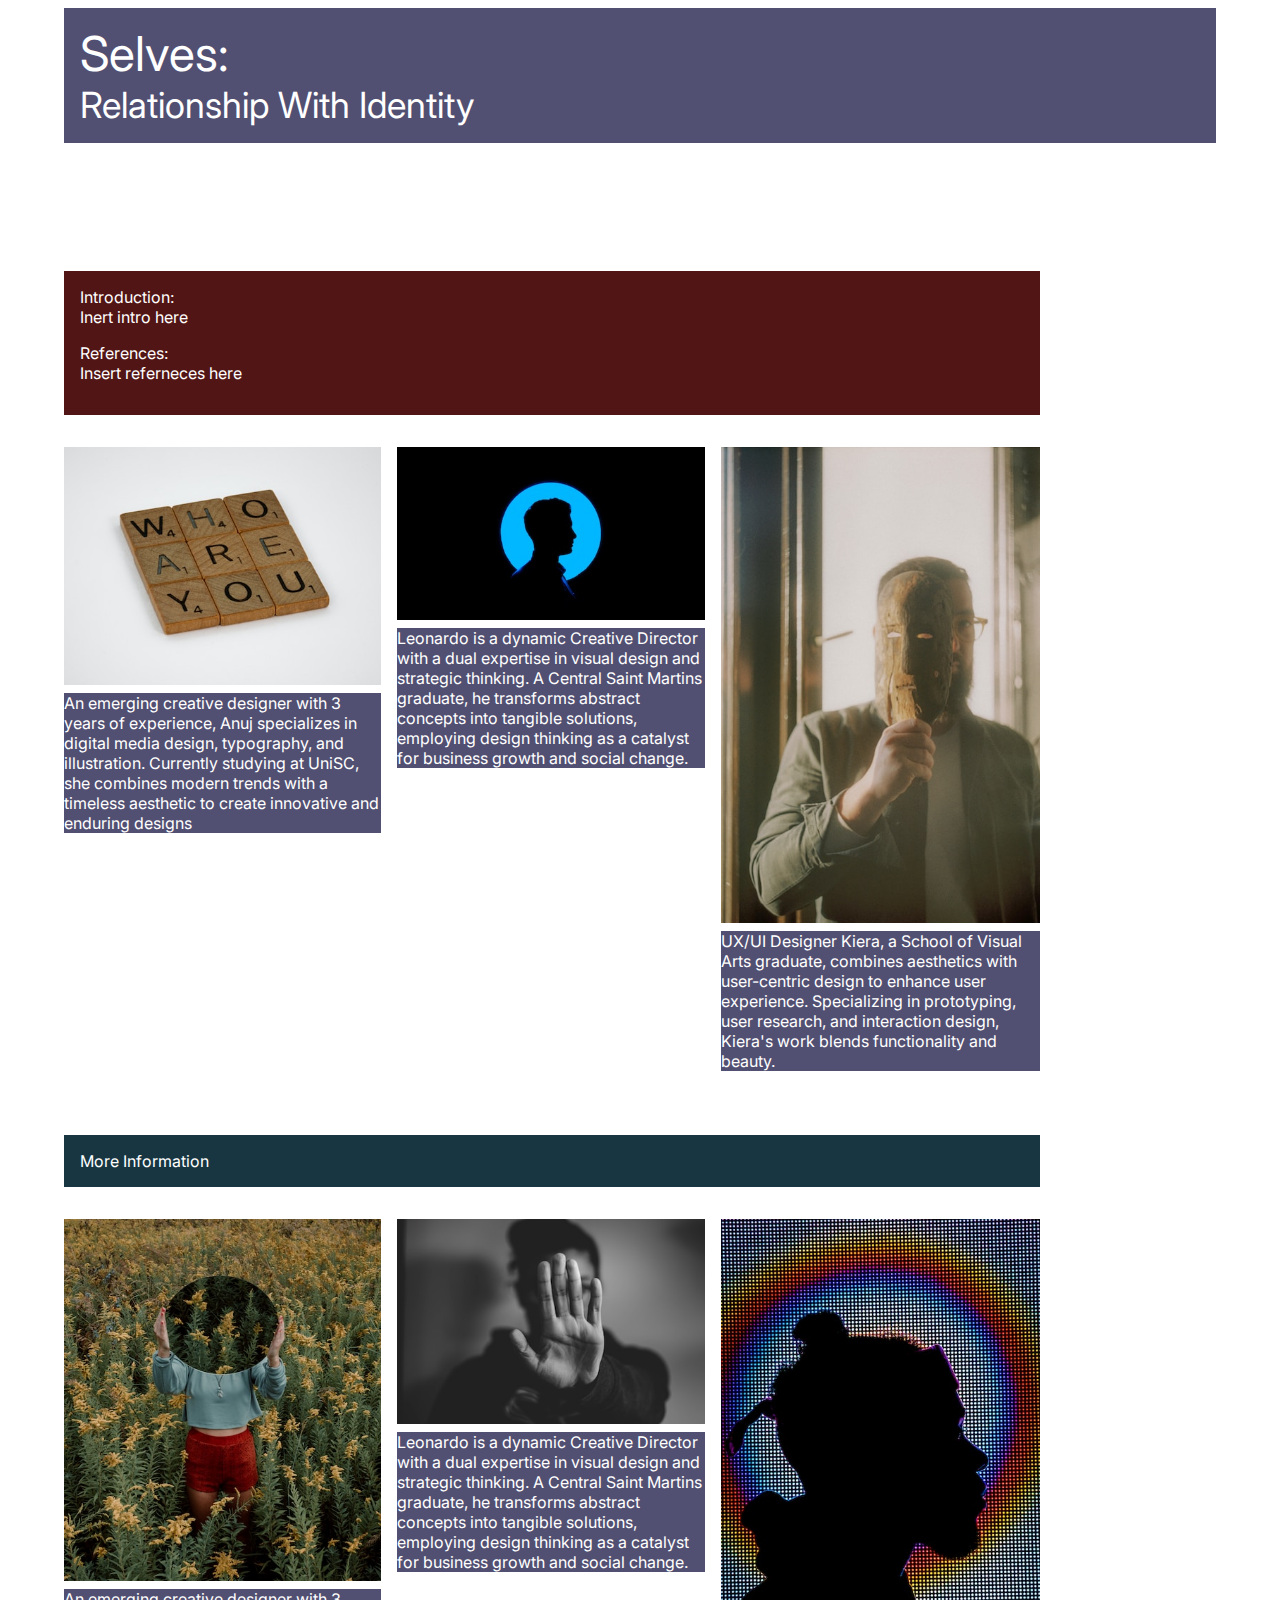
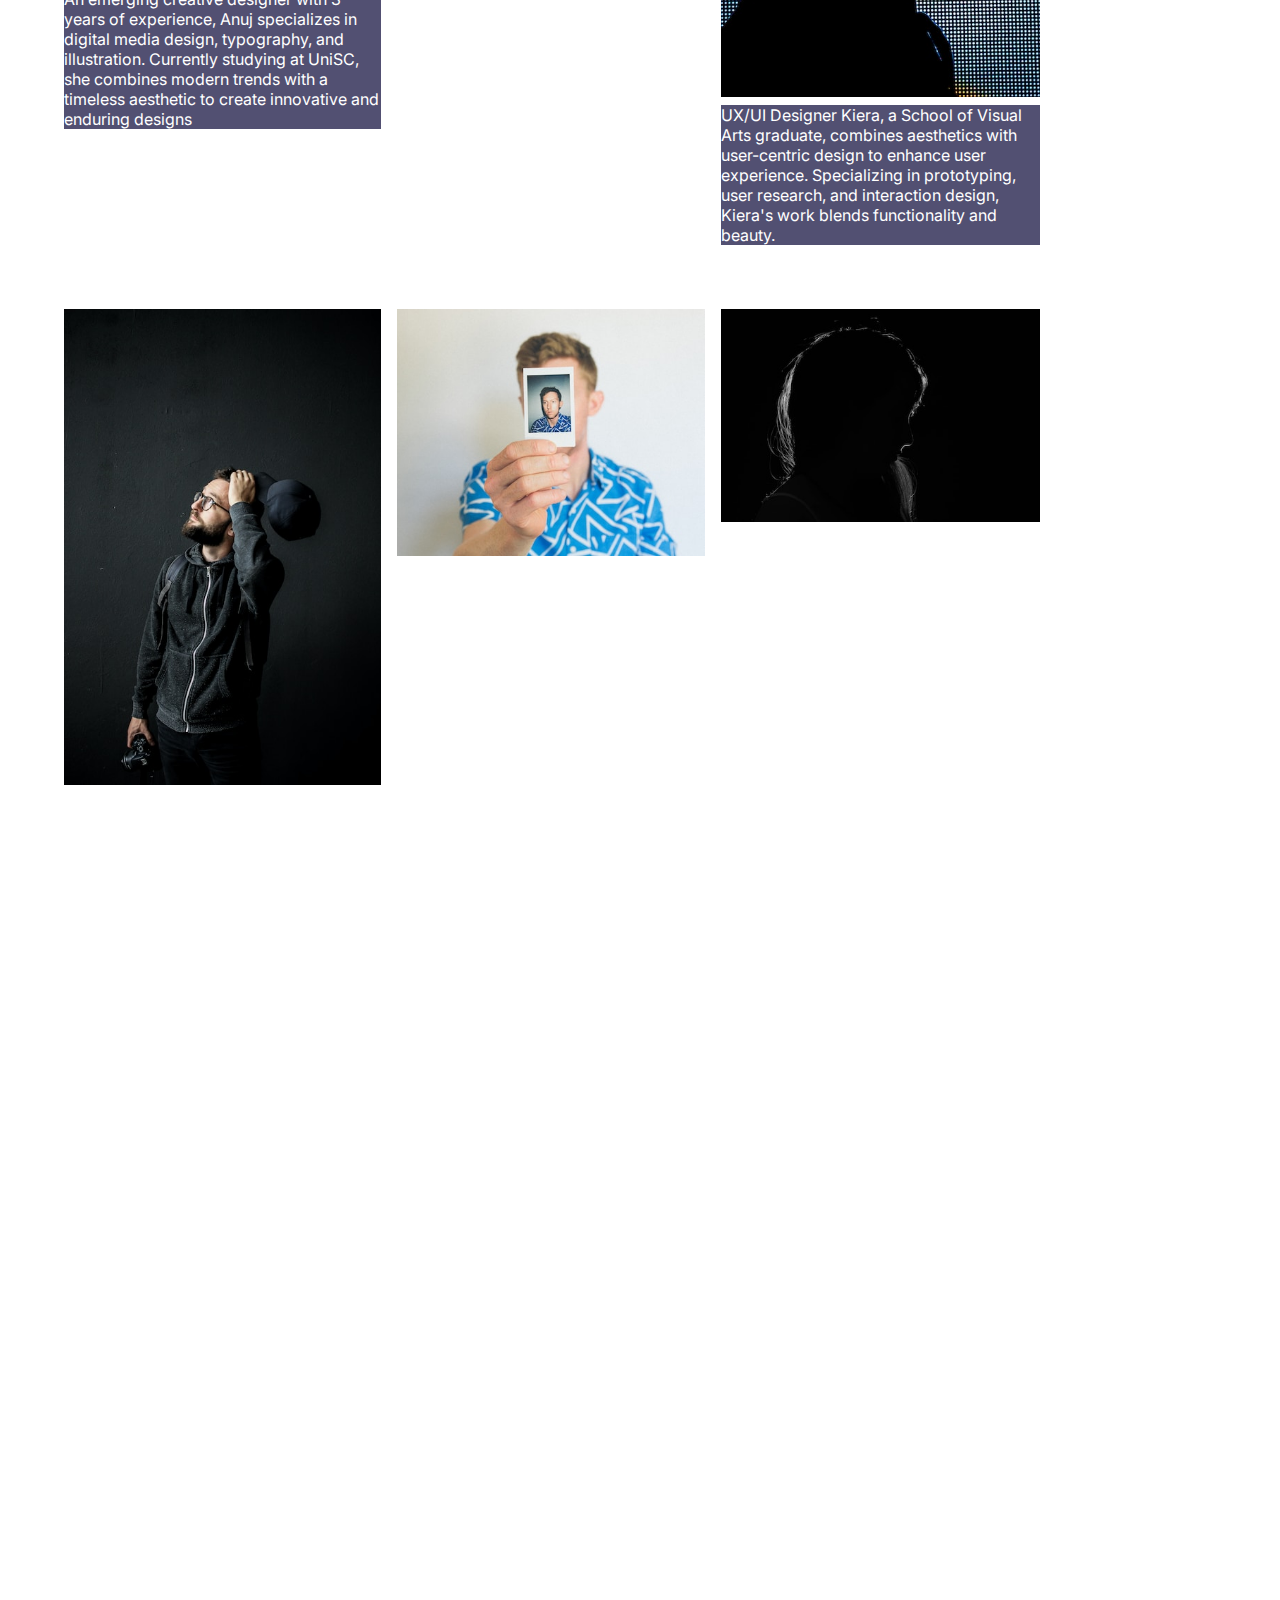
==== commit f9b98d2b: "Changes are a coming" ====
--- a/index.html
+++ b/index.html
@@ -11,9 +11,17 @@
     
   <div class="main-container">
     <div class="banner" id="banner">
-      <div class="banner-title">Creative Sparks</div>
-      <div class="banner-subtitle">Design Agency</div>
+      <div class="banner-title">Selves:</div>
+      <div class="banner-subtitle">Relationship With Identity</div>
     </div>
+
+    <div class="main-container">
+      <div class="blurb" id="blurb">
+        <div class="blurb-title">Introduction:</div>
+        <div class="blurb-subtitle">Inert intro here</div>
+        <div class="blurb-subsubtitle">References:</div>
+        <div class="blurb-subtitle">Insert referneces here</div>
+      </div>
 
     <div class="team-member-card" id="teamMemberCard1">
       <img class="team-member-card-image" id="teamMemberCardImage1" src="./images/Why self identity is important picture.jfif"></img>
@@ -41,7 +49,7 @@
       <div class="team-member-card-blurb" id="teamMemberCardBlurb6">UX/UI Designer Kiera, a School of Visual Arts graduate, combines aesthetics with user-centric design to enhance user experience. Specializing in prototyping, user research, and interaction design, Kiera's work blends functionality and beauty.</div>
     </div>
 
-    <div class="our-clients-title" id="ourClientsTitle">Our Clients</div>
+    <div class="our-clients-title" id="ourClientsTitle">More Information</div>
     <div class="client-icon-container" id="clientIcon1"><img class="client-icon" src="images/Extra.jfif"></img></div>
     <div class="client-icon-container" id="clientIcon2"><img class="client-icon" src="images/Extra 2.jfif"></img></div>
     <div class="client-icon-container" id="clientIcon3"><img class="client-icon" src="images/Extra 3.jfif"></img></div>
--- a/style.css
+++ b/style.css
@@ -5,15 +5,16 @@
 variables are available to be used anywhere in our html document
 */
 :root {
+    /* add in other color variables for color pallete */
     --white-font: #FFFFFF;
     --black-font: #000000;
+    --color6: #521515;
     --color5: #183642;
     --color4: #313D5A;
     --color3: #525072;
     --color2: #1E1E1E;
     --colour1: #73628A;
     --color1: #CBC5EA;
-    /* add in other color variables for color pallete */
 }
 
 /* Defines the main container size, we are limiting to 72em max and centring in the viewport */
@@ -28,7 +29,7 @@
 /* Here we define the aspects of style of our elements other than their grid layout */
 .banner {
     /* TODO: banner styling */
-    background-color: var(--color4);
+    background-color: var(--color3);
     padding: 1em;
 }
 
@@ -42,6 +43,17 @@
     font-size: 2.25em;
 }
 
+.blurb {
+    /* TODO: banner styling */
+    background-color: var(--color6);
+        padding: 1em;
+}
+
+.blurb-subtitle {
+    /* TODO: banner subtitle font styling */
+    padding-bottom: 1em;
+}
+
 .team-member-card {
     /* TODO: style the card as a column based flexbox with rounded corners */
     display: flex;
@@ -51,17 +63,18 @@
 /* this is the equivalent of setting the image rectangle to "Fill Container" in Figma */ 
 .team-member-card-image {
     width: 100%;
+    padding-bottom: 0.5em;
 }
 
 .team-member-card-blurb {
     /* TODO: style the blurb with padding */
-    background-color: var(--color5);
+    background-color: var(--color3);
     width: 100%;
 }
 
 .our-clients-title {
     /* TODO: style the 'Our Clients' text font */
-    background-color: var(--color4);
+    background-color: var(--color5);
     padding: 1em;
 }
 
@@ -74,6 +87,10 @@
 #banner {
     /* TODO: give the grid-area a name */
     grid-area: ban;
+}
+
+#blurb {
+    grid-area: blu;
 }
 
 #teamMemberCard1 {
@@ -152,6 +169,7 @@
     .main-container {
         grid-template:
         "ban ban ban ban ban ban ban ban ban ban ban ban" minmax(8em, auto)
+        "blu blu blu blu blu blu blu blu blu blu blu blu" minmax(8em, auto)
         " .   .   .   .   .   .   .   .   .   .   .   . " minmax(2em, auto)
         "tm1 tm1 tm1 tm1 tm2 tm2 tm2 tm2 tm3 tm3 tm3 tm3" minmax(32em, auto)
         " .   .   .   .   .   .   .   .   .   .   .   . " minmax(4em, auto)
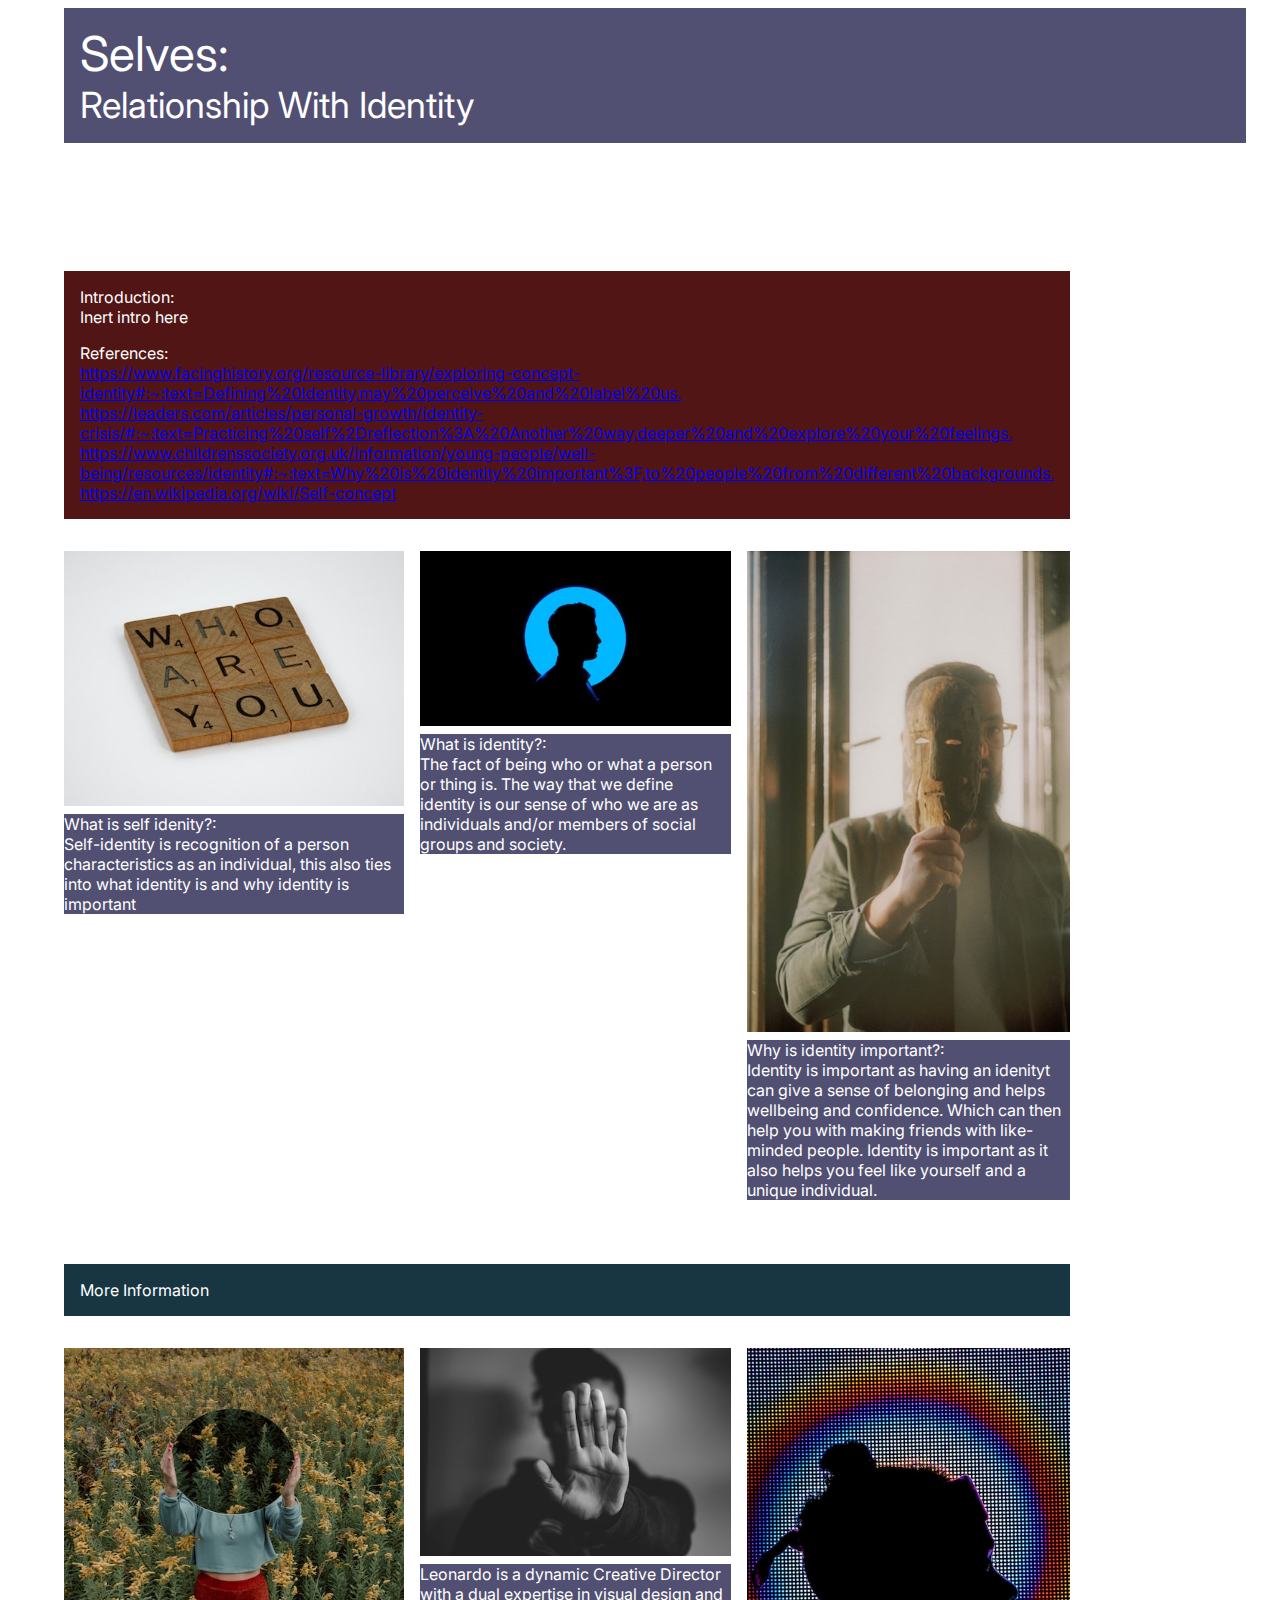
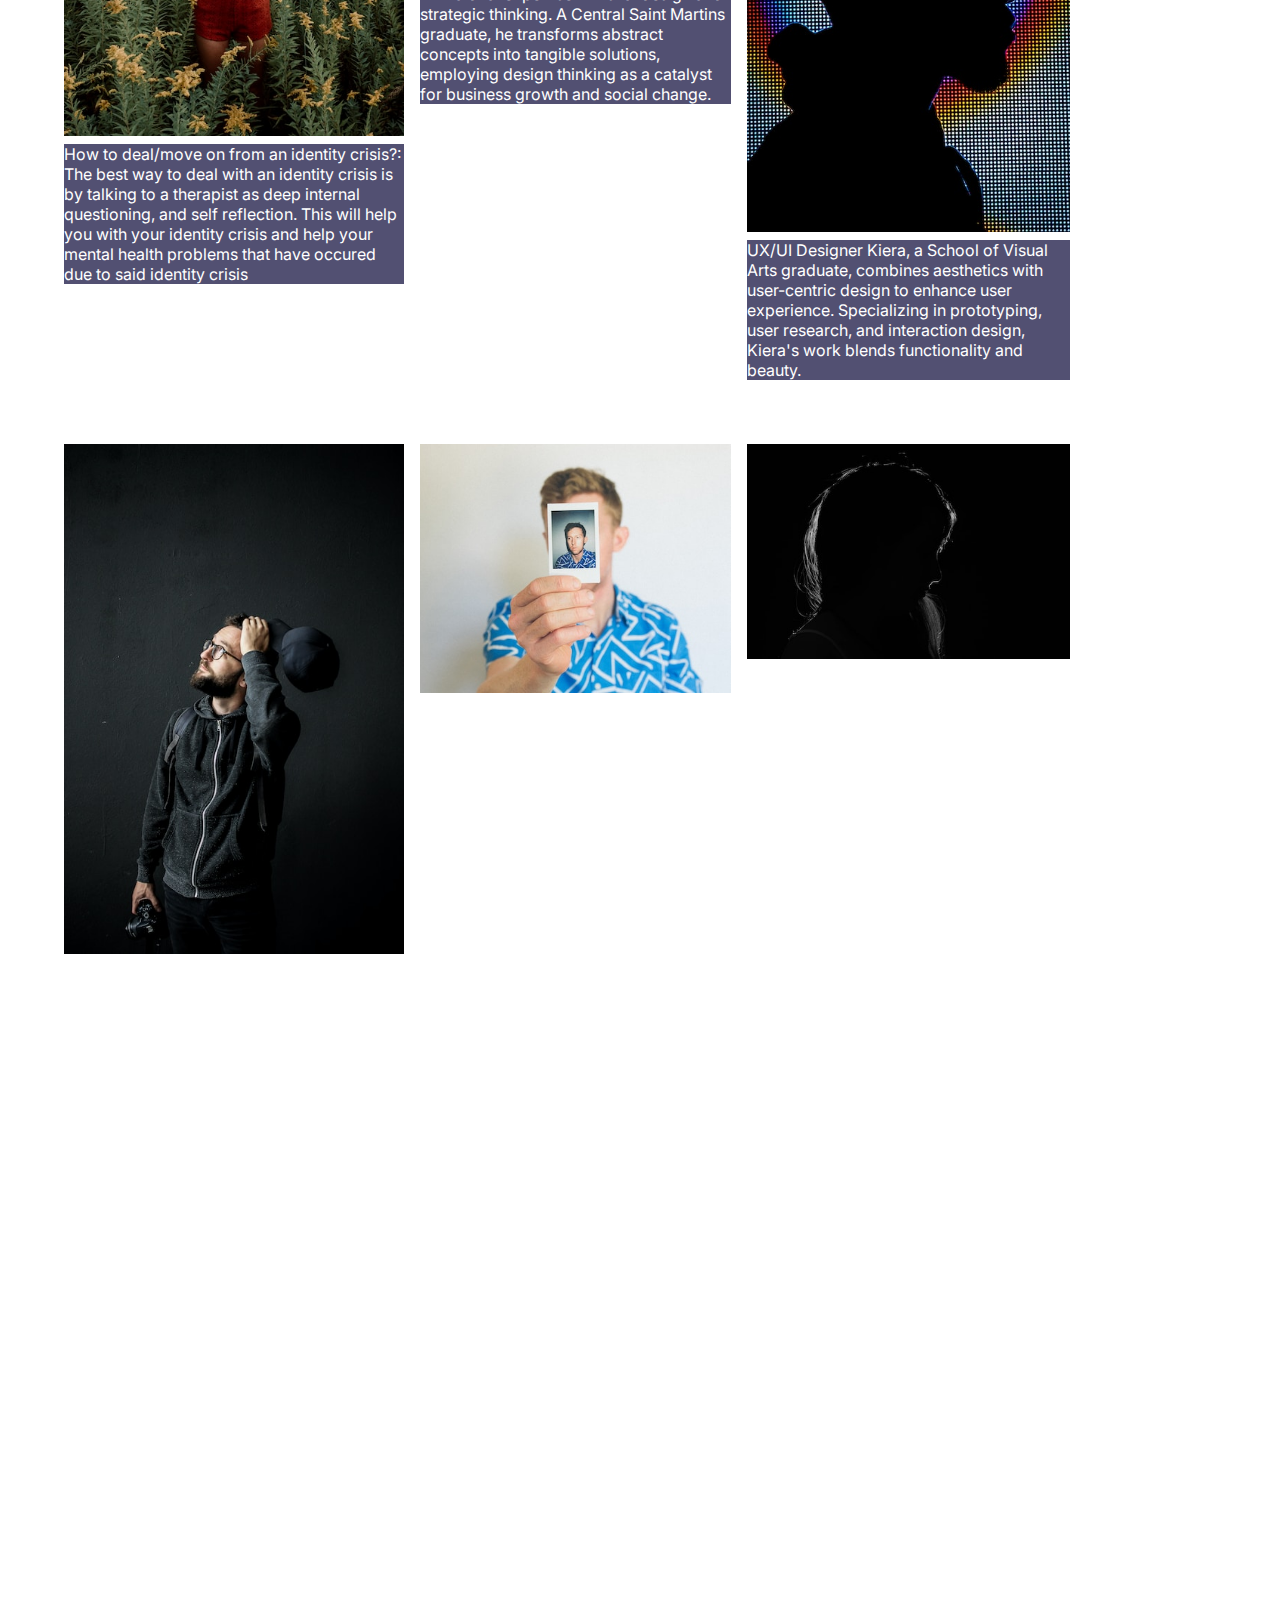
==== commit 2e4e14e5: "Adding info" ====
--- a/index.html
+++ b/index.html
@@ -20,25 +20,28 @@
         <div class="blurb-title">Introduction:</div>
         <div class="blurb-subtitle">Inert intro here</div>
         <div class="blurb-subsubtitle">References:</div>
-        <div class="blurb-subtitle">Insert referneces here</div>
+        <a href="url">https://www.facinghistory.org/resource-library/exploring-concept-identity#:~:text=Defining%20Identity,may%20perceive%20and%20label%20us.<br></a>
+        <a href="url">https://leaders.com/articles/personal-growth/identity-crisis/#:~:text=Practicing%20self%2Dreflection%3A%20Another%20way,deeper%20and%20explore%20your%20feelings.</a>
+        <a href="url">https://www.childrenssociety.org.uk/information/young-people/well-being/resources/identity#:~:text=Why%20is%20identity%20important%3F,to%20people%20from%20different%20backgrounds.</a>
+        <a href="url">https://en.wikipedia.org/wiki/Self-concept</a>
       </div>
 
     <div class="team-member-card" id="teamMemberCard1">
       <img class="team-member-card-image" id="teamMemberCardImage1" src="./images/Why self identity is important picture.jfif"></img>
-      <div class="team-member-card-blurb" id="teamMemberCardBlurb1">An emerging creative designer with 3 years of experience, Anuj specializes in digital media design, typography, and illustration. Currently studying at UniSC, she combines modern trends with a timeless aesthetic to create innovative and enduring designs</div>
+      <div class="team-member-card-blurb" id="teamMemberCardBlurb1">What is self idenity?: <br> Self-identity is recognition of a person characteristics as an individual, this also ties into what identity is and why identity is important</div>
     </div>
     <div class="team-member-card" id="teamMemberCard2">
       <img class="team-member-card-image" id="teamMemberCardImage2" src="./images/What is identity.jfif"></img>
-      <div class="team-member-card-blurb" id="teamMemberCardBlurb2">Leonardo is a dynamic Creative Director with a dual expertise in visual design and strategic thinking. A Central Saint Martins graduate, he transforms abstract concepts into tangible solutions, employing design thinking as a catalyst for business growth and social change.</div>
+      <div class="team-member-card-blurb" id="teamMemberCardBlurb2">What is identity?: <br> The fact of being who or what a person or thing is. The way that we define identity is our sense of who we are as individuals and/or members of social groups and society.</div>
     </div>
     <div class="team-member-card" id="teamMemberCard3">
       <img class="team-member-card-image" id="teamMemberCardImage3" src="./images/Whys is identity important (pic).jfif"></img>
-      <div class="team-member-card-blurb" id="teamMemberCardBlurb3">UX/UI Designer Kiera, a School of Visual Arts graduate, combines aesthetics with user-centric design to enhance user experience. Specializing in prototyping, user research, and interaction design, Kiera's work blends functionality and beauty.</div>
+      <div class="team-member-card-blurb" id="teamMemberCardBlurb3">Why is identity important?: <br>Identity is important as having an idenityt can give a sense of belonging and helps wellbeing and confidence. Which can then help you with making friends with like-minded people. Identity is important as it also helps you feel like yourself and a unique individual. </div>
     </div>
           
     <div class="team-member-card" id="teamMemberCard4">
       <img class="team-member-card-image" id="teamMemberCardImage4" src="./images/More info.jfif"></img>
-      <div class="team-member-card-blurb" id="teamMemberCardBlurb4">An emerging creative designer with 3 years of experience, Anuj specializes in digital media design, typography, and illustration. Currently studying at UniSC, she combines modern trends with a timeless aesthetic to create innovative and enduring designs</div>
+      <div class="team-member-card-blurb" id="teamMemberCardBlurb4">How to deal/move on from an identity crisis?: <br> The best way to deal with an identity crisis is by talking to a therapist as deep internal questioning, and self reflection. This will help you with your identity crisis and help your mental health problems that have occured due to said identity crisis</div>
     </div>
     <div class="team-member-card" id="teamMemberCard5">
       <img class="team-member-card-image" id="teamMemberCardImage5" src="./images/More info 2.jfif"></img>
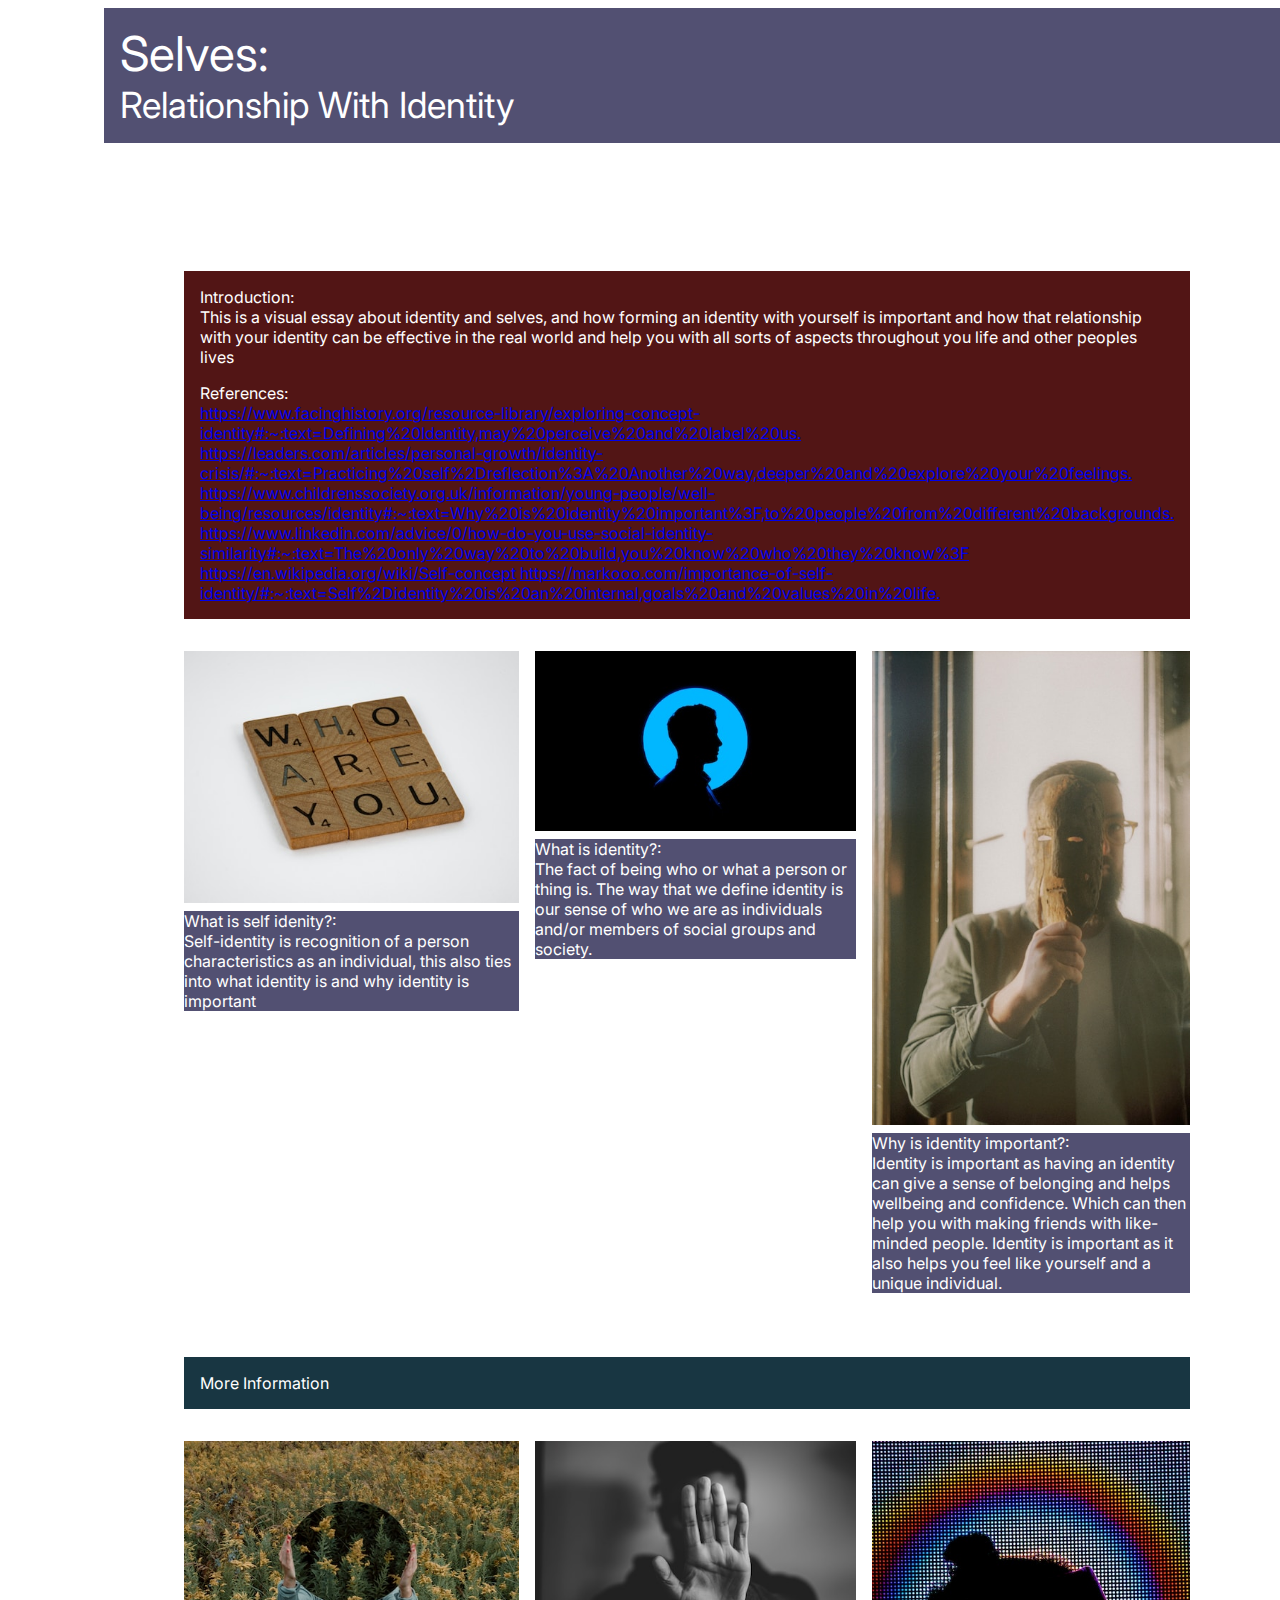
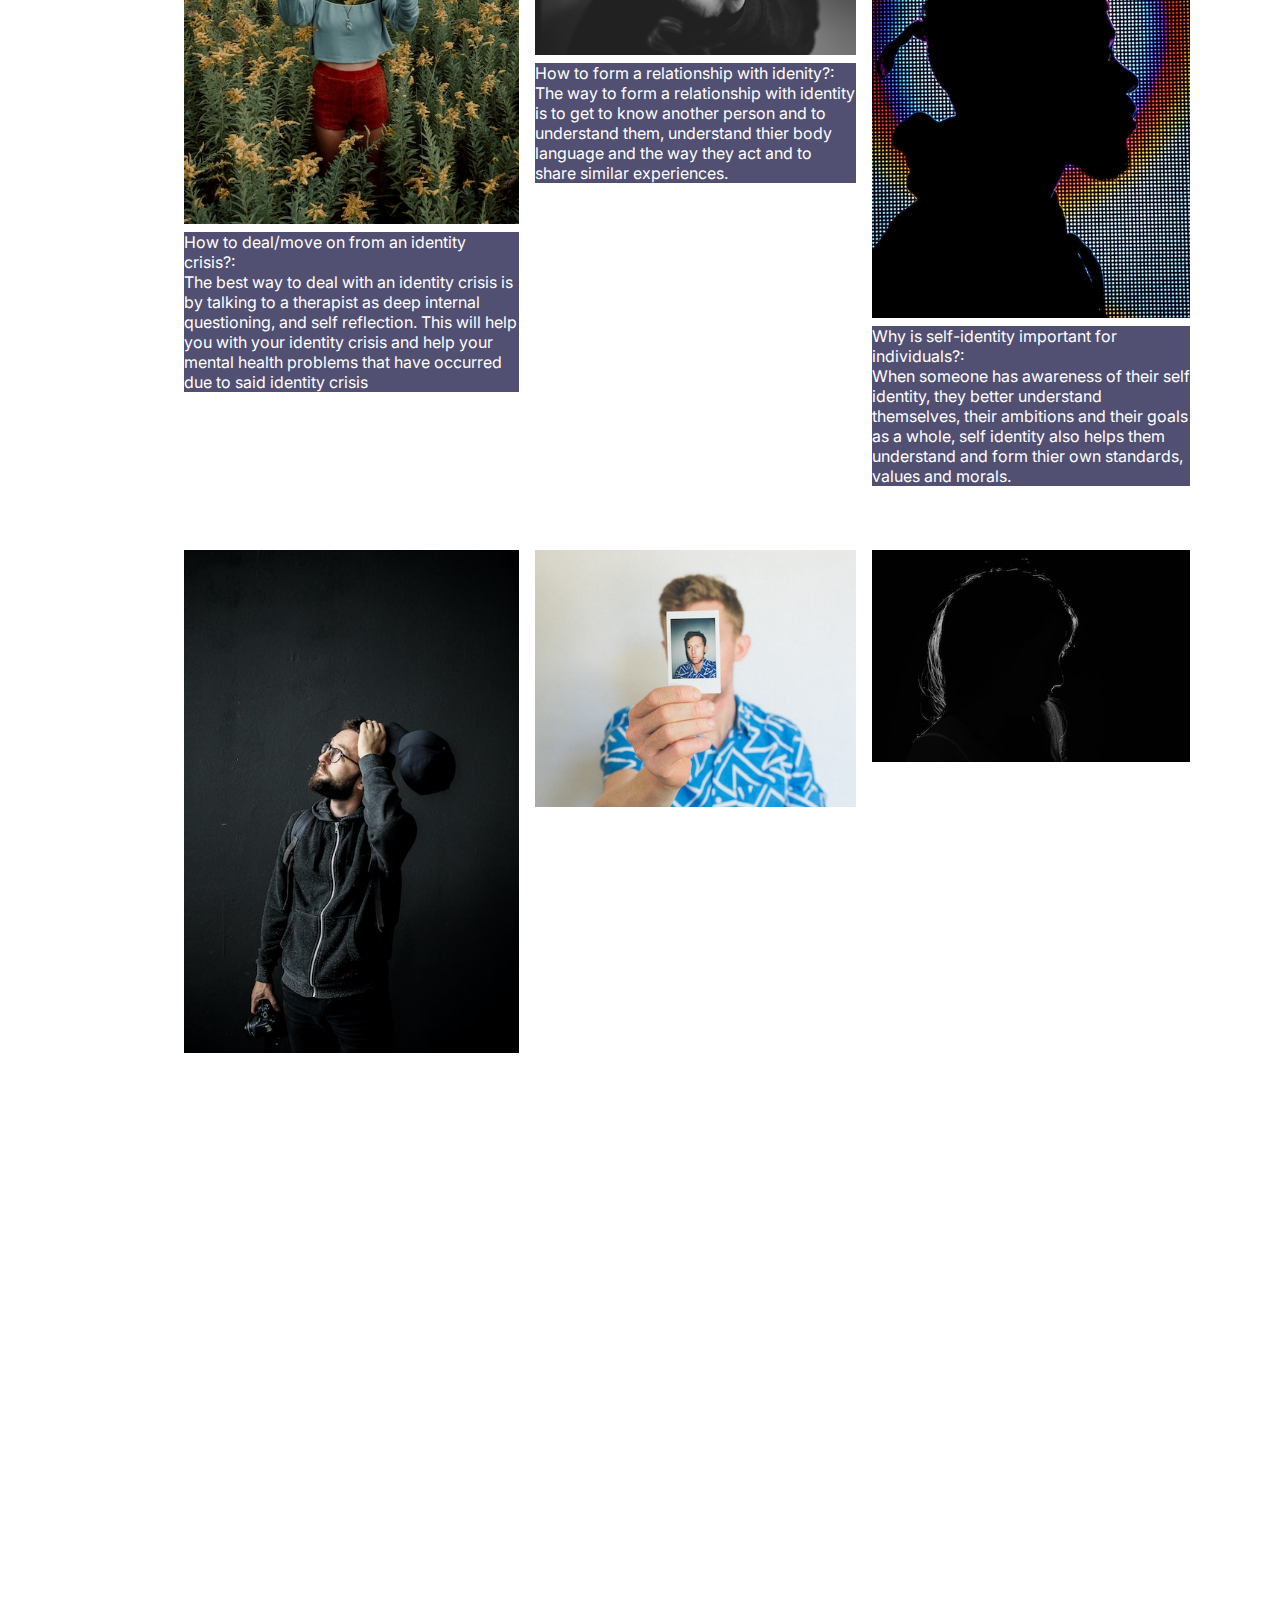
==== commit 7f5bd3b7: "Final touches" ====
--- a/index.html
+++ b/index.html
@@ -18,12 +18,14 @@
     <div class="main-container">
       <div class="blurb" id="blurb">
         <div class="blurb-title">Introduction:</div>
-        <div class="blurb-subtitle">Inert intro here</div>
+        <div class="blurb-subtitle">This is a visual essay about identity and selves, and how forming an identity with yourself is important and how that relationship with your identity can be effective in the real world and help you with all sorts of aspects throughout you life and other peoples lives</div>
         <div class="blurb-subsubtitle">References:</div>
         <a href="url">https://www.facinghistory.org/resource-library/exploring-concept-identity#:~:text=Defining%20Identity,may%20perceive%20and%20label%20us.<br></a>
         <a href="url">https://leaders.com/articles/personal-growth/identity-crisis/#:~:text=Practicing%20self%2Dreflection%3A%20Another%20way,deeper%20and%20explore%20your%20feelings.</a>
         <a href="url">https://www.childrenssociety.org.uk/information/young-people/well-being/resources/identity#:~:text=Why%20is%20identity%20important%3F,to%20people%20from%20different%20backgrounds.</a>
+        <a href="url">https://www.linkedin.com/advice/0/how-do-you-use-social-identity-similarity#:~:text=The%20only%20way%20to%20build,you%20know%20who%20they%20know%3F</a>
         <a href="url">https://en.wikipedia.org/wiki/Self-concept</a>
+        <a href="url">https://markooo.com/importance-of-self-identity/#:~:text=Self%2Didentity%20is%20an%20internal,goals%20and%20values%20in%20life.</a>
       </div>
 
     <div class="team-member-card" id="teamMemberCard1">
@@ -36,20 +38,20 @@
     </div>
     <div class="team-member-card" id="teamMemberCard3">
       <img class="team-member-card-image" id="teamMemberCardImage3" src="./images/Whys is identity important (pic).jfif"></img>
-      <div class="team-member-card-blurb" id="teamMemberCardBlurb3">Why is identity important?: <br>Identity is important as having an idenityt can give a sense of belonging and helps wellbeing and confidence. Which can then help you with making friends with like-minded people. Identity is important as it also helps you feel like yourself and a unique individual. </div>
+      <div class="team-member-card-blurb" id="teamMemberCardBlurb3">Why is identity important?: <br>Identity is important as having an identity can give a sense of belonging and helps wellbeing and confidence. Which can then help you with making friends with like-minded people. Identity is important as it also helps you feel like yourself and a unique individual. </div>
     </div>
           
     <div class="team-member-card" id="teamMemberCard4">
       <img class="team-member-card-image" id="teamMemberCardImage4" src="./images/More info.jfif"></img>
-      <div class="team-member-card-blurb" id="teamMemberCardBlurb4">How to deal/move on from an identity crisis?: <br> The best way to deal with an identity crisis is by talking to a therapist as deep internal questioning, and self reflection. This will help you with your identity crisis and help your mental health problems that have occured due to said identity crisis</div>
+      <div class="team-member-card-blurb" id="teamMemberCardBlurb4">How to deal/move on from an identity crisis?: <br> The best way to deal with an identity crisis is by talking to a therapist as deep internal questioning, and self reflection. This will help you with your identity crisis and help your mental health problems that have occurred due to said identity crisis</div>
     </div>
     <div class="team-member-card" id="teamMemberCard5">
       <img class="team-member-card-image" id="teamMemberCardImage5" src="./images/More info 2.jfif"></img>
-      <div class="team-member-card-blurb" id="teamMemberCardBlurb5">Leonardo is a dynamic Creative Director with a dual expertise in visual design and strategic thinking. A Central Saint Martins graduate, he transforms abstract concepts into tangible solutions, employing design thinking as a catalyst for business growth and social change.</div>
+      <div class="team-member-card-blurb" id="teamMemberCardBlurb5">How to form a relationship with idenity?: <br>The way to form a relationship with identity is to get to know another person and to understand them, understand thier body language and the way they act and to share similar experiences.</div>
     </div>
     <div class="team-member-card" id="teamMemberCard6">
       <img class="team-member-card-image" id="teamMemberCardImage6" src="./images/More info 3.jfif"></img>
-      <div class="team-member-card-blurb" id="teamMemberCardBlurb6">UX/UI Designer Kiera, a School of Visual Arts graduate, combines aesthetics with user-centric design to enhance user experience. Specializing in prototyping, user research, and interaction design, Kiera's work blends functionality and beauty.</div>
+      <div class="team-member-card-blurb" id="teamMemberCardBlurb6">Why is self-identity important for individuals?: <br>When someone has awareness of their self identity, they better understand themselves, their ambitions and their goals as a whole, self identity also helps them understand and form thier own standards, values and morals.</div>
     </div>
 
     <div class="our-clients-title" id="ourClientsTitle">More Information</div>
--- a/style.css
+++ b/style.css
@@ -23,6 +23,7 @@
     margin: 0 auto;
     font-family: Inter;
     color: var(--white-font);
+    padding-left: 5em
     /* TODO: set the main font color */
 }
 
@@ -157,11 +158,45 @@
 */
 .main-container {
     /* TODO: setup the grid-template for mobile phone layout */
+    grid-template:
+    "ban ban ban ban" minmax(8em, auto)
+    "blu blu blu blu" minmax(8em, auto)
+    " .   .   .   . " minmax(2em, auto)
+    "tm1 tm1 tm1 tm1" minmax(32em, auto)
+    "tm2 tm2 tm2 tm2" minmax(32em, auto)
+    "tm3 tm3 tm3 tm3" minmax(32em, auto)
+    " .   .   .   . " minmax(4em, auto)
+    "oct oct oct oct" minmax(2em, auto)
+    " .   .   .   . " minmax(2em, auto)
+    "tm4 tm4 tm4 tm4" minmax(32em, auto) 
+    "tm5 tm5 tm5 tm5" minmax(32em, auto)
+    "tm6 tm6 tm6 tm6" minmax(32em, auto)
+    " .   .   .   . " minmax(4em, auto)
+    "ci1 ci1 ci1 ci1" minmax(8em, auto) 
+    "ci2 ci2 ci2 ci2" minmax(8em, auto)
+    "ci3 ci3 ci3 ci3" minmax(8em, auto)
 }
 
 @media (min-width: 50em) {
     .main-container {
             /* TODO: setup the grid-template for tablet layout */
+            grid-template:
+            "ban ban ban ban ban ban ban" minmax(8em, auto)
+            "blu blu blu blu blu blu blu" minmax(8em, auto)
+            " .   .   .   .   .   .   . " minmax(2em, auto)
+            "tm1 tm1 tm1 tm1 tm2 tm2 tm2" minmax(32em, auto)
+            " .   .   .   .   .   .   . " minmax(4em, auto)
+            "tm3 tm3 tm3 tm3 tm3 tm3 tm3" minmax(32em, auto)
+            " .   .   .   .   .   .   . " minmax(4em, auto)
+            "oct oct oct oct oct oct oct" minmax(2em, auto)
+            " .   .   .   .   .   .   . " minmax(2em, auto)
+            "tm4 tm4 tm4 tm4 tm5 tm5 tm5" minmax(32em, auto)
+            " .   .   .   .   .   .   . " minmax(4em, auto)
+            "tm6 tm6 tm6 tm6 tm6 tm6 tm6" minmax(32em, auto)
+            " .   .   .   .   .   .   . " minmax(4em, auto)
+            "ci1 ci1 ci1 ci1 ci2 ci2 ci2" minmax(8em, auto)
+            " .   .   .   .   .   .   . " minmax(1em, auto)
+            "ci3 ci3 ci3 ci3 ci3 ci3 ci3" minmax(8em, auto)
     }
 }
 
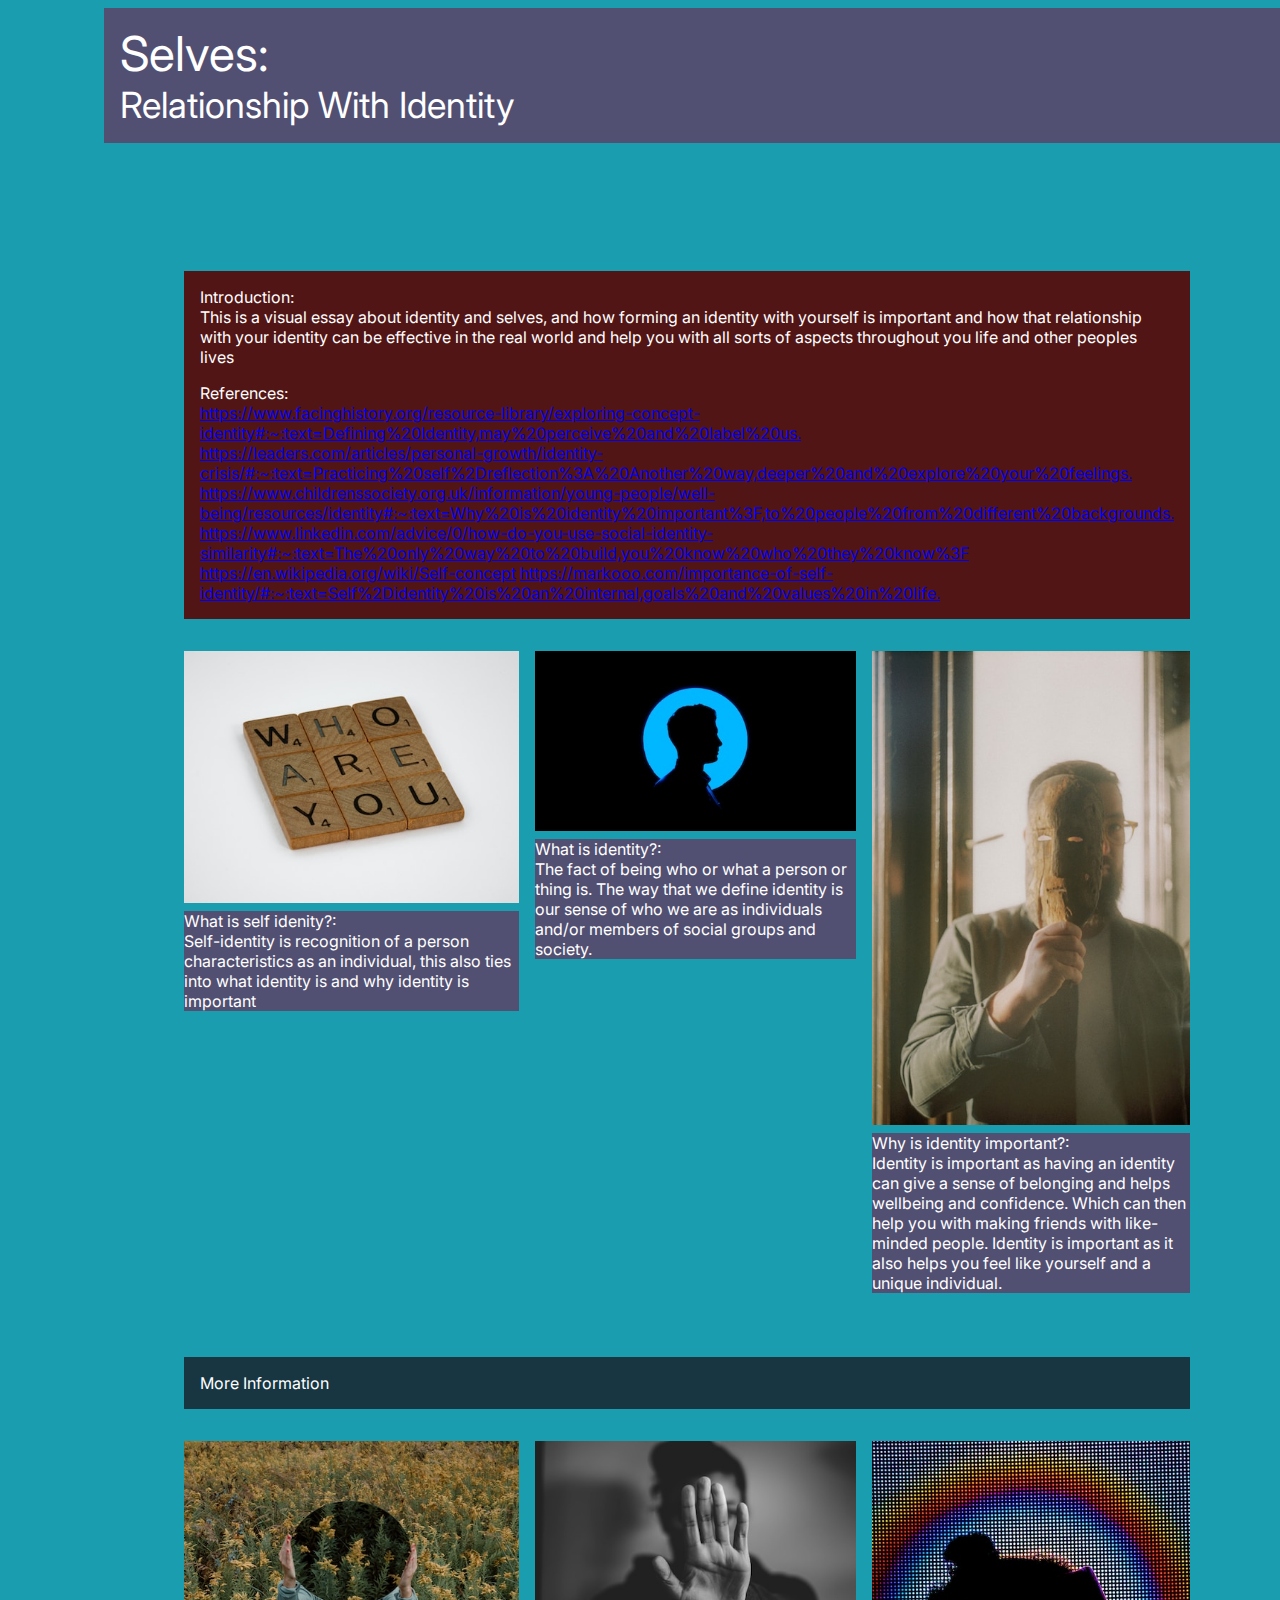
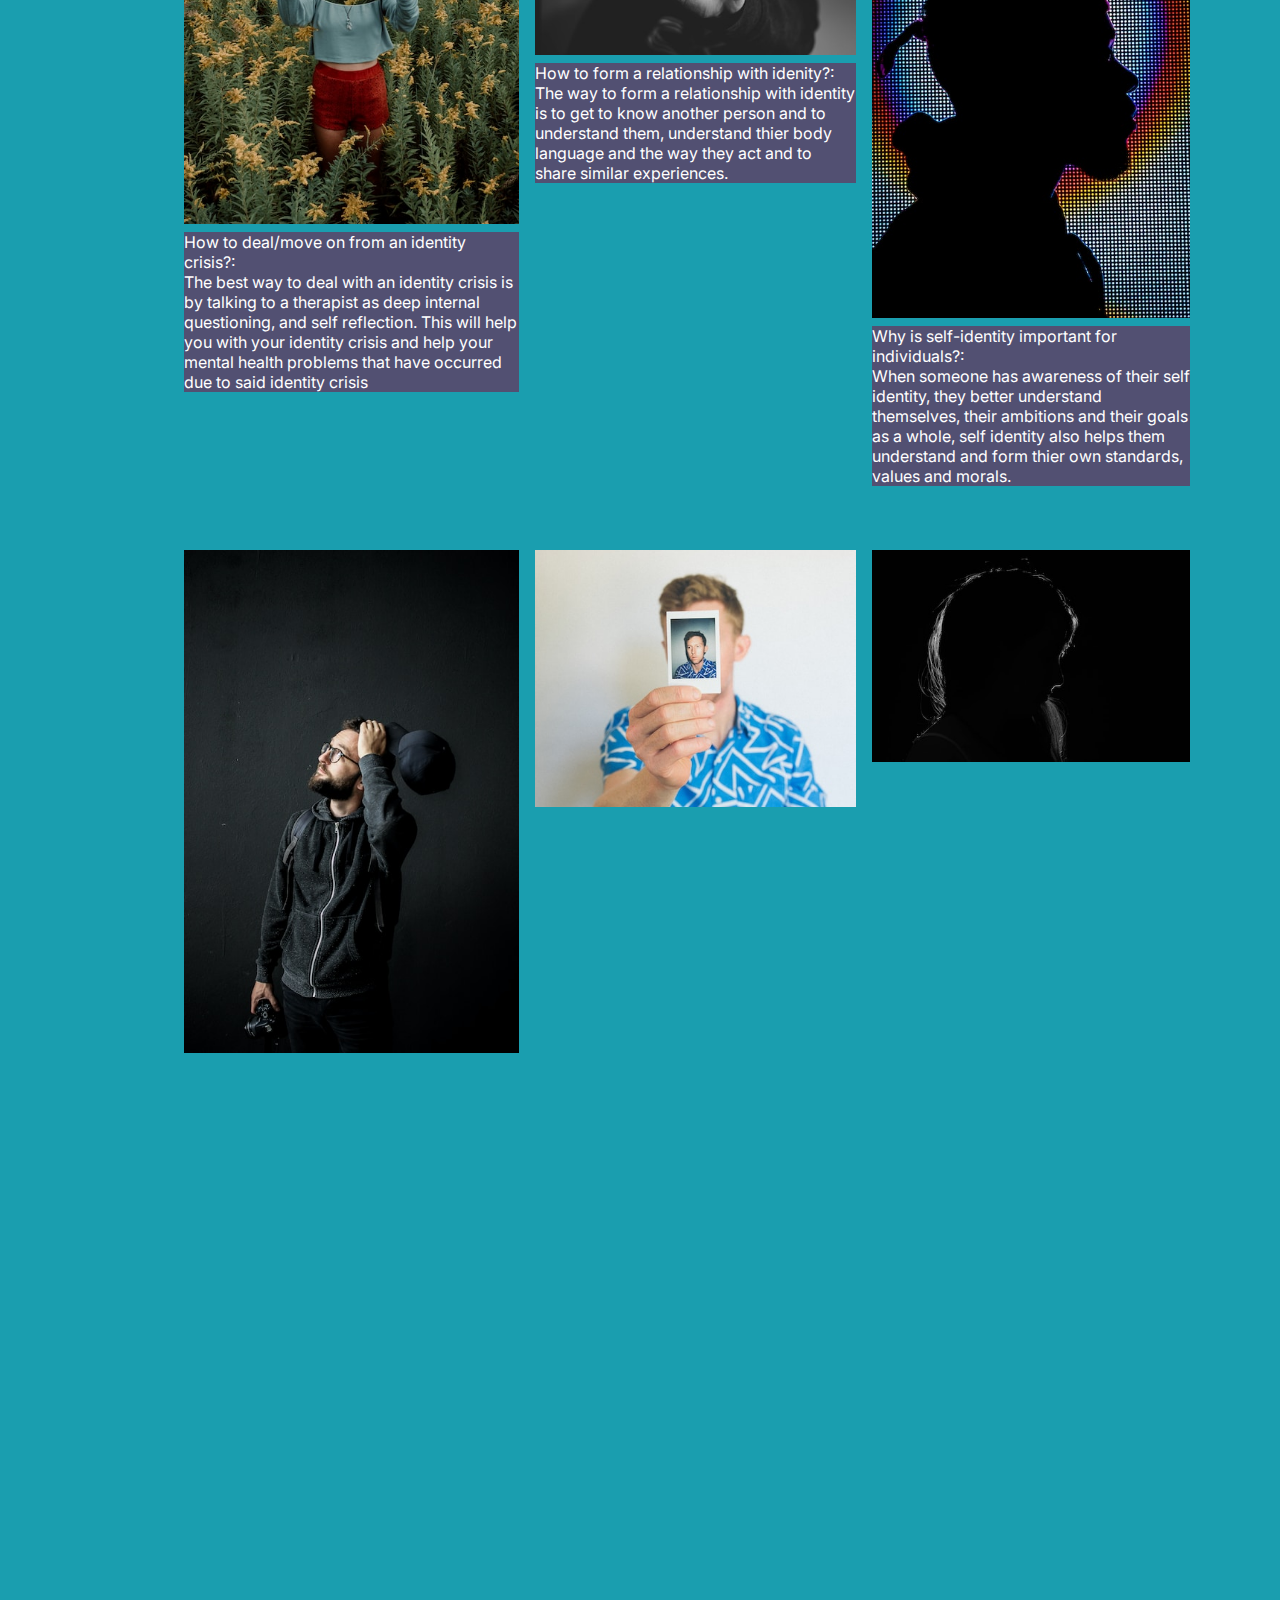
==== commit 197ed303: "Still adding stuff" ====
--- a/index.html
+++ b/index.html
@@ -6,6 +6,7 @@
     <title>DES222</title>
     <link href='https://fonts.googleapis.com/css?family=Inter' rel='stylesheet'>
     <link rel="stylesheet" href="style.css">
+    <body style="background-color:#1a9eaf;"></body>
 </head>
 <body>
     
--- a/style.css
+++ b/style.css
@@ -184,18 +184,18 @@
             "ban ban ban ban ban ban ban" minmax(8em, auto)
             "blu blu blu blu blu blu blu" minmax(8em, auto)
             " .   .   .   .   .   .   . " minmax(2em, auto)
-            "tm1 tm1 tm1 tm1 tm2 tm2 tm2" minmax(32em, auto)
-            " .   .   .   .   .   .   . " minmax(4em, auto)
+            "tm1 tm1 tm1 tm2 tm2 tm2" minmax(32em, auto)
+            " .   .   .   .   .   . " minmax(4em, auto)
             "tm3 tm3 tm3 tm3 tm3 tm3 tm3" minmax(32em, auto)
             " .   .   .   .   .   .   . " minmax(4em, auto)
             "oct oct oct oct oct oct oct" minmax(2em, auto)
             " .   .   .   .   .   .   . " minmax(2em, auto)
-            "tm4 tm4 tm4 tm4 tm5 tm5 tm5" minmax(32em, auto)
-            " .   .   .   .   .   .   . " minmax(4em, auto)
+            "tm4 tm4 tm4 tm5 tm5 tm5" minmax(32em, auto)
+            " .   .   .   .   .   . " minmax(4em, auto)
             "tm6 tm6 tm6 tm6 tm6 tm6 tm6" minmax(32em, auto)
             " .   .   .   .   .   .   . " minmax(4em, auto)
-            "ci1 ci1 ci1 ci1 ci2 ci2 ci2" minmax(8em, auto)
-            " .   .   .   .   .   .   . " minmax(1em, auto)
+            "ci1 ci1 ci1 ci2 ci2 ci2" minmax(8em, auto)
+            " .   .   .   .   .   . " minmax(1em, auto)
             "ci3 ci3 ci3 ci3 ci3 ci3 ci3" minmax(8em, auto)
     }
 }
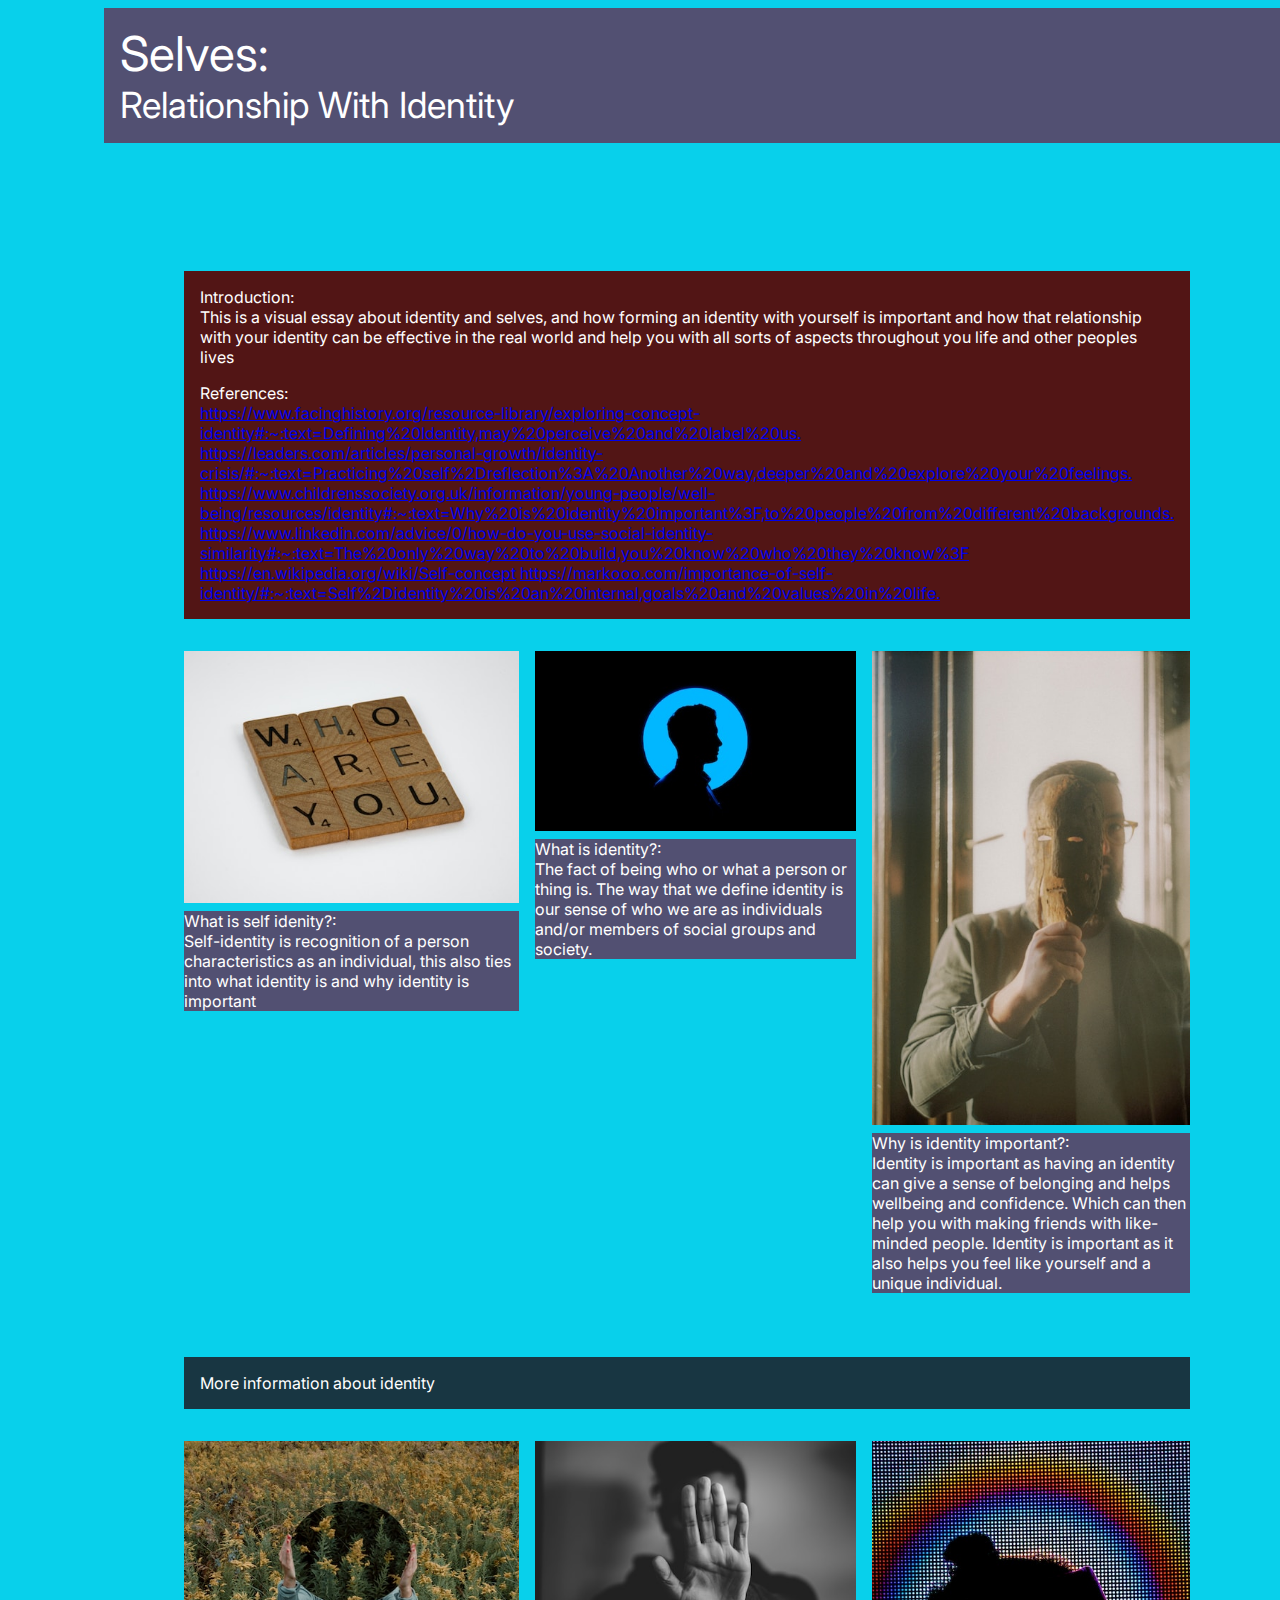
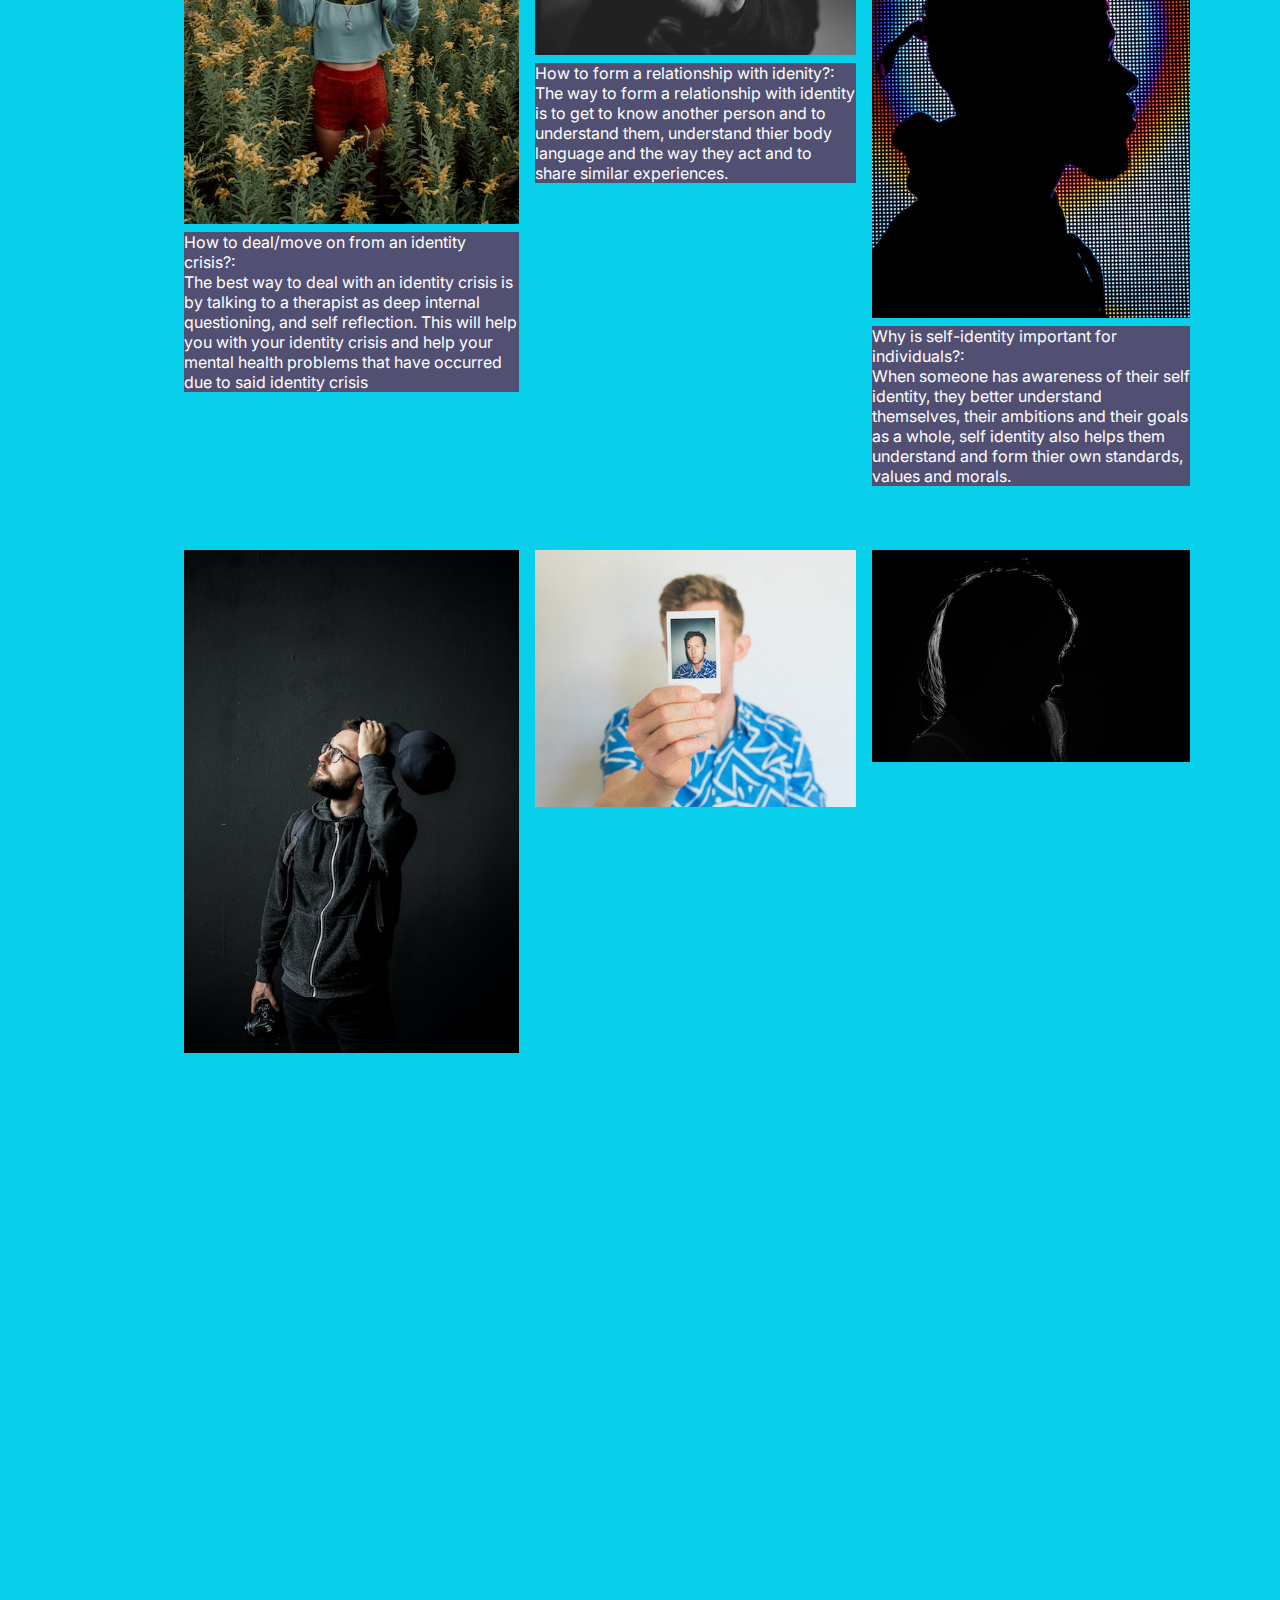
==== commit 6f680255: "Hmmm" ====
--- a/index.html
+++ b/index.html
@@ -6,7 +6,7 @@
     <title>DES222</title>
     <link href='https://fonts.googleapis.com/css?family=Inter' rel='stylesheet'>
     <link rel="stylesheet" href="style.css">
-    <body style="background-color:#1a9eaf;"></body>
+    <body style="background-color:#08d0eb;"></body>
 </head>
 <body>
     
@@ -55,7 +55,7 @@
       <div class="team-member-card-blurb" id="teamMemberCardBlurb6">Why is self-identity important for individuals?: <br>When someone has awareness of their self identity, they better understand themselves, their ambitions and their goals as a whole, self identity also helps them understand and form thier own standards, values and morals.</div>
     </div>
 
-    <div class="our-clients-title" id="ourClientsTitle">More Information</div>
+    <div class="our-clients-title" id="ourClientsTitle">More information about identity</div>
     <div class="client-icon-container" id="clientIcon1"><img class="client-icon" src="images/Extra.jfif"></img></div>
     <div class="client-icon-container" id="clientIcon2"><img class="client-icon" src="images/Extra 2.jfif"></img></div>
     <div class="client-icon-container" id="clientIcon3"><img class="client-icon" src="images/Extra 3.jfif"></img></div>
--- a/style.css
+++ b/style.css
@@ -23,7 +23,7 @@
     margin: 0 auto;
     font-family: Inter;
     color: var(--white-font);
-    padding-left: 5em
+    padding-left: 5em;
     /* TODO: set the main font color */
 }
 
